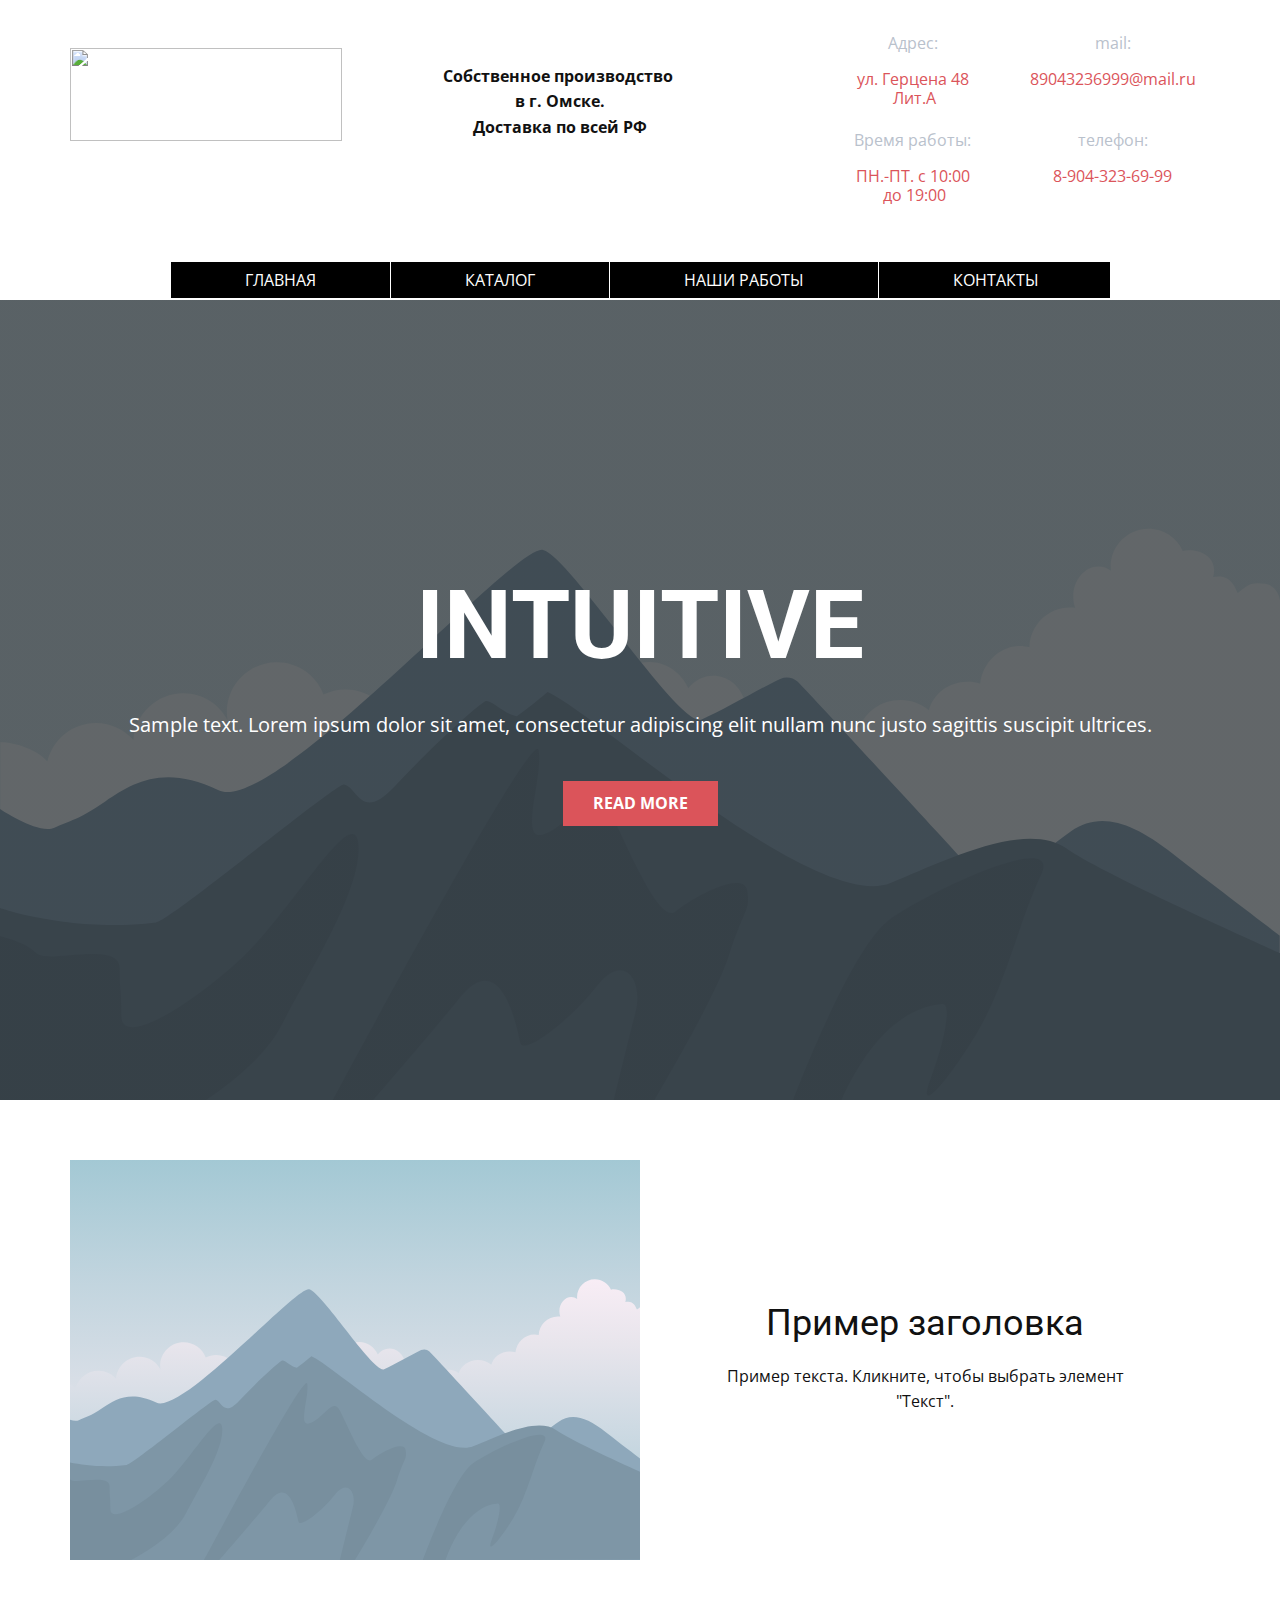
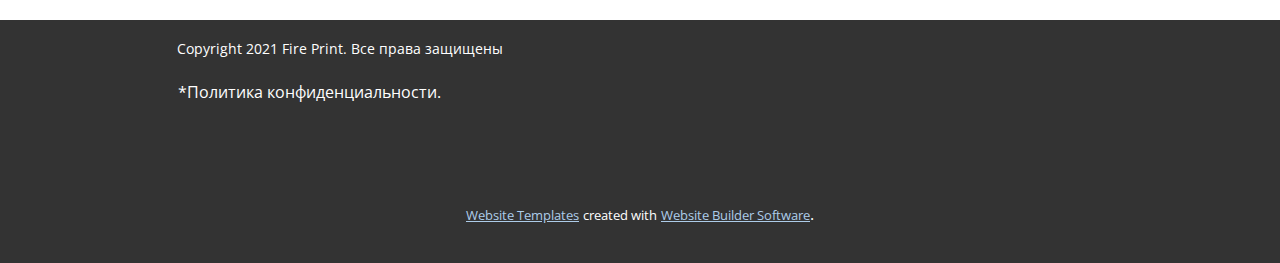
==== index.html @ c39379aa "Add files via upload" ====
<!DOCTYPE html>
<html style="font-size: 16px;" lang="ru"><head>
    <meta name="viewport" content="width=device-width, initial-scale=1.0">
    <meta charset="utf-8">
    <meta name="keywords" content="INTUITIVE">
    <meta name="description" content="">
    <title>Страница 1</title>
    <link rel="stylesheet" href="nicepage.css" media="screen">
<link rel="stylesheet" href="Страница-1.css" media="screen">
    <script class="u-script" type="text/javascript" src="jquery.js" defer=""></script>
    <script class="u-script" type="text/javascript" src="nicepage.js" defer=""></script>
    <meta name="generator" content="Nicepage 5.5.0, nicepage.com">
    <link id="u-theme-google-font" rel="stylesheet" href="https://fonts.googleapis.com/css?family=Roboto:100,100i,300,300i,400,400i,500,500i,700,700i,900,900i|Open+Sans:300,300i,400,400i,500,500i,600,600i,700,700i,800,800i">
    <link id="u-page-google-font" rel="stylesheet" href="https://fonts.googleapis.com/css?family=Open+Sans:300,300i,400,400i,500,500i,600,600i,700,700i,800,800i">
    
    
    
    <script type="application/ld+json">{
		"@context": "http://schema.org",
		"@type": "Organization",
		"name": "WebSite4158667",
		"logo": "https://static.wixstatic.com/media/643767_1e742f0f2d1c42eca59926f09fc71edd~mv2.jpg/v1/crop/x_0,y_3,w_787,h_268/fill/w_247,h_84,al_c,q_80,usm_0.66_1.00_0.01,enc_auto/%D0%BB%D0%BE%D0%B3%D0%BE.jpg"
}</script>
    <meta name="theme-color" content="#478ac9">
    <meta property="og:title" content="Страница 1">
    <meta property="og:type" content="website">
  <meta data-intl-tel-input-cdn-path="intlTelInput/"></head>
  <body data-home-page="Страница-1.html" data-home-page-title="Страница 1" class="u-body u-xl-mode" data-lang="ru"><header class="u-clearfix u-custom-color-1 u-header u-header" id="sec-278f"><div class="u-clearfix u-sheet u-sheet-1">
        <a href="https://nicepage.com" class="u-align-center-sm u-align-center-xs u-image u-logo u-image-1" data-image-width="247" data-image-height="84">
          <img src="https://static.wixstatic.com/media/643767_1e742f0f2d1c42eca59926f09fc71edd~mv2.jpg/v1/crop/x_0,y_3,w_787,h_268/fill/w_247,h_84,al_c,q_80,usm_0.66_1.00_0.01,enc_auto/%D0%BB%D0%BE%D0%B3%D0%BE.jpg" class="u-logo-image u-logo-image-1">
        </a>
        <div class="u-align-center-sm u-align-center-xs u-table u-table-responsive u-table-1">
          <table class="u-table-entity">
            <colgroup>
              <col width="51.3%">
              <col width="48.7%">
            </colgroup>
            <tbody class="u-table-body">
              <tr style="height: 42px;">
                <td class="u-align-center u-table-cell u-text-palette-5-base u-table-cell-1">Адрес:</td>
                <td class="u-align-center u-table-cell u-text-palette-5-base u-table-cell-2">mail:</td>
              </tr>
              <tr style="height: 55px;">
                <td class="u-align-center u-table-cell u-table-valign-top u-text-palette-2-base u-table-cell-3">ул. Герцена 48<br>
                  <br>&nbsp;Лит.А
                </td>
                <td class="u-align-center u-table-cell u-table-valign-top u-text-palette-2-base u-table-cell-4">89043236999@mail.ru</td>
              </tr>
              <tr style="height: 42px;">
                <td class="u-align-center u-table-cell u-text-palette-5-base u-table-cell-5">Время работы:</td>
                <td class="u-align-center u-table-cell u-table-valign-middle u-text-palette-5-base u-table-cell-6">телефон:</td>
              </tr>
              <tr style="height: 42px;">
                <td class="u-align-center u-table-cell u-table-valign-top u-text-palette-2-base u-table-cell-7">ПН.-ПТ. с 10:00<br>
                  <br>&nbsp;до 19:00
                </td>
                <td class="u-align-center u-table-cell u-table-valign-top u-text-palette-2-base u-table-cell-8">8-904-323-69-99</td>
              </tr>
            </tbody>
          </table>
        </div>
        <p class="u-align-center u-text u-text-default-lg u-text-default-xl u-text-1"> Собственное производство&nbsp;<br>в г. Омске.<br>Доставка по всей РФ
        </p>
        <nav class="u-align-center-lg u-align-center-md u-align-center-sm u-align-center-xl u-align-right-xs u-menu u-menu-one-level u-offcanvas u-menu-1" data-responsive-from="MD">
          <div class="menu-collapse u-custom-font u-font-open-sans" style="font-size: 1rem; letter-spacing: 0px; font-weight: 700; text-transform: uppercase;">
            <a class="u-button-style u-custom-active-border-color u-custom-active-color u-custom-border u-custom-border-color u-custom-border-radius u-custom-borders u-custom-color u-custom-hover-border-color u-custom-hover-color u-custom-left-right-menu-spacing u-custom-padding-bottom u-custom-text-active-color u-custom-text-color u-custom-text-hover-color u-custom-top-bottom-menu-spacing u-nav-link u-text-active-palette-1-base u-text-hover-palette-2-base" href="#" style="padding: 4px 6px; font-size: calc(1em + 8px);">
              <svg class="u-svg-link" viewBox="0 0 24 24"><use xmlns:xlink="http://www.w3.org/1999/xlink" xlink:href="#menu-hamburger"></use></svg>
              <svg class="u-svg-content" version="1.1" id="menu-hamburger" viewBox="0 0 16 16" x="0px" y="0px" xmlns:xlink="http://www.w3.org/1999/xlink" xmlns="http://www.w3.org/2000/svg"><g><rect y="1" width="16" height="2"></rect><rect y="7" width="16" height="2"></rect><rect y="13" width="16" height="2"></rect>
</g></svg>
            </a>
          </div>
          <div class="u-custom-menu u-nav-container">
            <ul class="u-custom-font u-font-open-sans u-nav u-spacing-1 u-unstyled u-nav-1"><li class="u-nav-item"><a class="u-active-grey-5 u-black u-border-2 u-border-active-grey-10 u-border-hover-grey-50 u-border-no-left u-border-no-right u-border-no-top u-border-white u-button-style u-hover-grey-10 u-nav-link u-text-active-grey-90 u-text-hover-grey-90 u-text-white" href="https://89043236999.wixsite.com/fireprint" style="padding: 10px 74px;">Главная</a>
</li><li class="u-nav-item"><a class="u-active-grey-5 u-black u-border-2 u-border-active-grey-10 u-border-hover-grey-50 u-border-no-left u-border-no-right u-border-no-top u-border-white u-button-style u-hover-grey-10 u-nav-link u-text-active-grey-90 u-text-hover-grey-90 u-text-white" href="https://89043236999.wixsite.com/fireprint" style="padding: 10px 74px;">Каталог</a>
</li><li class="u-nav-item"><a class="u-active-grey-5 u-black u-border-2 u-border-active-grey-10 u-border-hover-grey-50 u-border-no-left u-border-no-right u-border-no-top u-border-white u-button-style u-hover-grey-10 u-nav-link u-text-active-grey-90 u-text-hover-grey-90 u-text-white" href="https://89043236999.wixsite.com/fireprint" style="padding: 10px 74px;">Наши работы</a>
</li><li class="u-nav-item"><a class="u-active-grey-5 u-black u-border-2 u-border-active-grey-10 u-border-hover-grey-50 u-border-no-left u-border-no-right u-border-no-top u-border-white u-button-style u-hover-grey-10 u-nav-link u-text-active-grey-90 u-text-hover-grey-90 u-text-white" href="https://89043236999.wixsite.com/fireprint" style="padding: 10px 71px 10px 74px;">Контакты</a>
</li></ul>
          </div>
          <div class="u-custom-menu u-nav-container-collapse">
            <div class="u-black u-container-style u-inner-container-layout u-opacity u-opacity-95 u-sidenav">
              <div class="u-inner-container-layout u-sidenav-overflow">
                <div class="u-menu-close"></div>
                <ul class="u-align-center u-nav u-popupmenu-items u-unstyled u-nav-2"><li class="u-nav-item"><a class="u-button-style u-nav-link" href="https://89043236999.wixsite.com/fireprint">Главная</a>
</li><li class="u-nav-item"><a class="u-button-style u-nav-link" href="https://89043236999.wixsite.com/fireprint">Каталог</a>
</li><li class="u-nav-item"><a class="u-button-style u-nav-link" href="https://89043236999.wixsite.com/fireprint">Наши работы</a>
</li><li class="u-nav-item"><a class="u-button-style u-nav-link" href="https://89043236999.wixsite.com/fireprint">Контакты</a>
</li></ul>
              </div>
            </div>
            <div class="u-black u-menu-overlay u-opacity u-opacity-70"></div>
          </div>
        </nav>
      </div></header>
    <section class="u-align-center u-clearfix u-image u-shading u-section-1" src="" data-image-width="256" data-image-height="256" id="sec-64b7">
      <div class="u-clearfix u-sheet u-valign-middle u-sheet-1">
        <h1 class="u-text u-text-default u-title u-text-1">INTUITIVE</h1>
        <p class="u-large-text u-text u-text-default u-text-variant u-text-2">Sample text. Lorem ipsum dolor sit amet, consectetur adipiscing elit nullam nunc justo sagittis suscipit ultrices.</p>
        <a href="#" class="u-btn u-button-style u-palette-2-base u-btn-1">Read More</a>
      </div>
    </section>
    <section class="u-clearfix u-section-2" id="sec-6aeb">
      <div class="u-clearfix u-sheet u-sheet-1">
        <div class="u-clearfix u-expanded-width u-layout-wrap u-layout-wrap-1">
          <div class="u-layout">
            <div class="u-layout-row">
              <div class="u-container-align-center u-container-style u-image u-layout-cell u-size-30 u-image-1" data-image-width="400" data-image-height="265">
                <div class="u-container-layout u-valign-top u-container-layout-1"></div>
              </div>
              <div class="u-container-align-center u-container-style u-layout-cell u-size-30 u-layout-cell-2">
                <div class="u-container-layout u-valign-middle u-container-layout-2">
                  <h2 class="u-align-center u-text u-text-default u-text-1">Пример заголовка</h2>
                  <p class="u-align-center u-text u-text-default u-text-2">Пример текста. Кликните, чтобы выбрать элемент "Текст".</p>
                </div>
              </div>
            </div>
          </div>
        </div>
      </div>
    </section>
    
    
    <footer class="u-align-center u-clearfix u-footer u-grey-80 u-footer" id="sec-2a69"><div class="u-clearfix u-sheet u-sheet-1">
        <p class="u-small-text u-text u-text-variant u-text-1"> Copyright 2021 Fire Print. Все права защищены</p>
        <p class="u-text u-text-2">
          <a class="u-active-none u-border-none u-btn u-button-link u-button-style u-hover-none u-none u-text-white u-btn-1" href="https://89043236999.wixsite.com/fireprint/politika-konfidencialnosti"> *Политика конфиденциальности.</a>
        </p>
      </div></footer>
    <section class="u-backlink u-clearfix u-grey-80">
      <a class="u-link" href="https://nicepage.com/website-templates" target="_blank">
        <span>Website Templates</span>
      </a>
      <p class="u-text">
        <span>created with</span>
      </p>
      <a class="u-link" href="" target="_blank">
        <span>Website Builder Software</span>
      </a>. 
    </section>
  
</body></html>
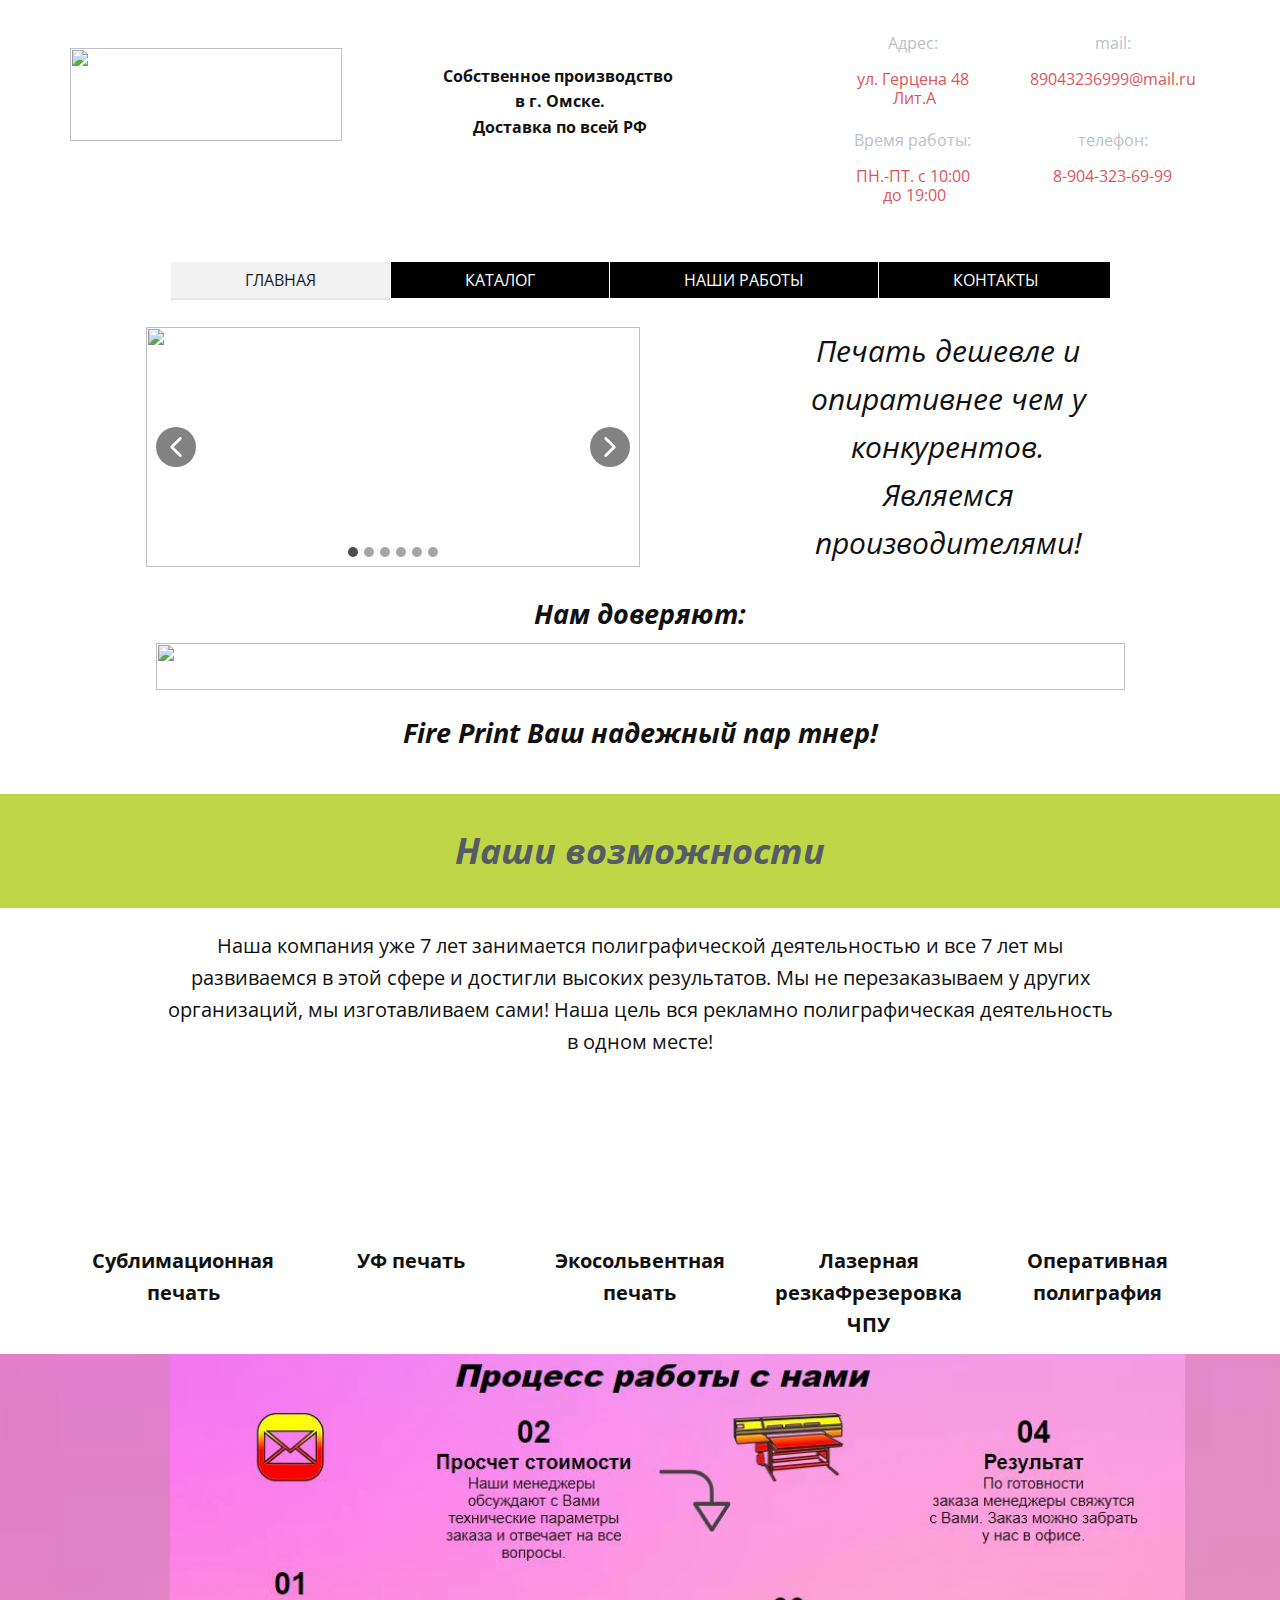
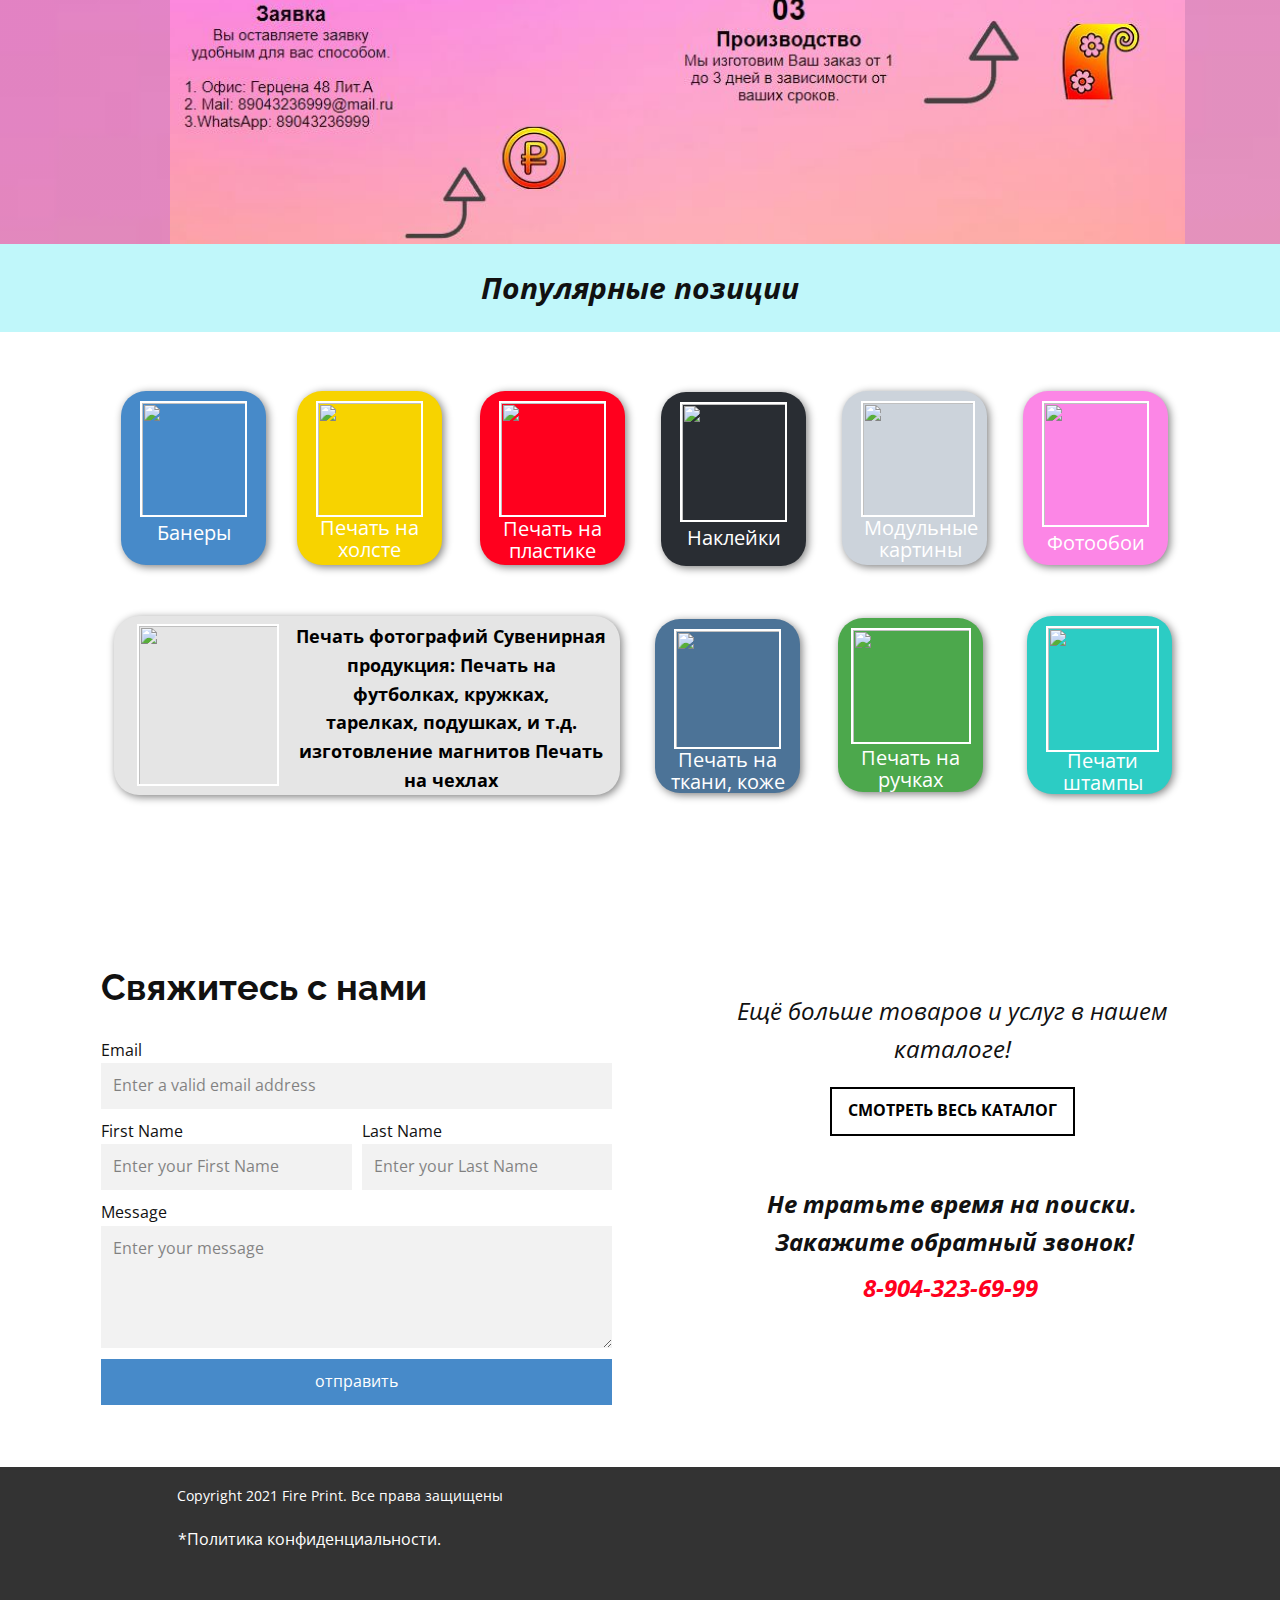
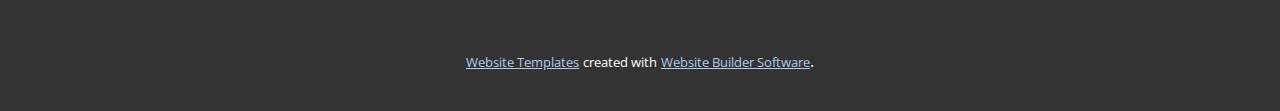
==== commit bc202902: "Update index.html" ====
--- a/index.html
+++ b/index.html
@@ -2,16 +2,24 @@
 <html style="font-size: 16px;" lang="ru"><head>
     <meta name="viewport" content="width=device-width, initial-scale=1.0">
     <meta charset="utf-8">
-    <meta name="keywords" content="INTUITIVE">
+    <meta name="keywords" content="Свяжитесь с нами">
     <meta name="description" content="">
-    <title>Страница 1</title>
+    <title>Главная</title>
     <link rel="stylesheet" href="nicepage.css" media="screen">
-<link rel="stylesheet" href="Страница-1.css" media="screen">
+<link rel="stylesheet" href="Главная.css" media="screen">
     <script class="u-script" type="text/javascript" src="jquery.js" defer=""></script>
     <script class="u-script" type="text/javascript" src="nicepage.js" defer=""></script>
     <meta name="generator" content="Nicepage 5.5.0, nicepage.com">
+    <meta name="referrer" content="origin">
     <link id="u-theme-google-font" rel="stylesheet" href="https://fonts.googleapis.com/css?family=Roboto:100,100i,300,300i,400,400i,500,500i,700,700i,900,900i|Open+Sans:300,300i,400,400i,500,500i,600,600i,700,700i,800,800i">
-    <link id="u-page-google-font" rel="stylesheet" href="https://fonts.googleapis.com/css?family=Open+Sans:300,300i,400,400i,500,500i,600,600i,700,700i,800,800i">
+    <link id="u-page-google-font" rel="stylesheet" href="https://fonts.googleapis.com/css?family=Raleway:100,100i,200,200i,300,300i,400,400i,500,500i,600,600i,700,700i,800,800i,900,900i|Open+Sans:300,300i,400,400i,500,500i,600,600i,700,700i,800,800i">
+    
+    
+    
+    
+    
+    
+    
     
     
     
@@ -22,10 +30,10 @@
 		"logo": "https://static.wixstatic.com/media/643767_1e742f0f2d1c42eca59926f09fc71edd~mv2.jpg/v1/crop/x_0,y_3,w_787,h_268/fill/w_247,h_84,al_c,q_80,usm_0.66_1.00_0.01,enc_auto/%D0%BB%D0%BE%D0%B3%D0%BE.jpg"
 }</script>
     <meta name="theme-color" content="#478ac9">
-    <meta property="og:title" content="Страница 1">
+    <meta property="og:title" content="Главная">
     <meta property="og:type" content="website">
   <meta data-intl-tel-input-cdn-path="intlTelInput/"></head>
-  <body data-home-page="Страница-1.html" data-home-page-title="Страница 1" class="u-body u-xl-mode" data-lang="ru"><header class="u-clearfix u-custom-color-1 u-header u-header" id="sec-278f"><div class="u-clearfix u-sheet u-sheet-1">
+  <body class="u-body u-xl-mode" data-lang="ru"><header class="u-clearfix u-custom-color-1 u-header u-header" id="sec-278f"><div class="u-clearfix u-sheet u-sheet-1">
         <a href="https://nicepage.com" class="u-align-center-sm u-align-center-xs u-image u-logo u-image-1" data-image-width="247" data-image-height="84">
           <img src="https://static.wixstatic.com/media/643767_1e742f0f2d1c42eca59926f09fc71edd~mv2.jpg/v1/crop/x_0,y_3,w_787,h_268/fill/w_247,h_84,al_c,q_80,usm_0.66_1.00_0.01,enc_auto/%D0%BB%D0%BE%D0%B3%D0%BE.jpg" class="u-logo-image u-logo-image-1">
         </a>
@@ -91,30 +99,414 @@
           </div>
         </nav>
       </div></header>
-    <section class="u-align-center u-clearfix u-image u-shading u-section-1" src="" data-image-width="256" data-image-height="256" id="sec-64b7">
+    <section class="u-align-center u-clearfix u-image u-section-1" id="sec-5a07" data-image-width="980" data-image-height="451">
+      <div class="u-clearfix u-sheet u-valign-middle-md u-valign-middle-sm u-sheet-1">
+        <p class="u-text u-text-1"> Печать дешевле и опиративнее чем у конкурентов.<br> Являемся производителями!
+        </p>
+        <div class="u-carousel u-expanded-width-sm u-expanded-width-xs u-gallery u-layout-carousel u-lightbox u-no-transition u-show-text-none u-gallery-1" data-interval="5000" data-u-ride="carousel" id="carousel-9387">
+          <ol class="u-absolute-hcenter u-carousel-indicators u-carousel-indicators-1">
+            <li data-u-target="#carousel-9387" data-u-slide-to="0" class="u-active u-grey-70 u-shape-circle" style="width: 10px; height: 10px;"></li>
+            <li data-u-target="#carousel-9387" data-u-slide-to="1" class="u-grey-70 u-shape-circle" style="width: 10px; height: 10px;"></li>
+            <li data-u-target="#carousel-9387" data-u-slide-to="2" class="u-grey-70 u-shape-circle" style="width: 10px; height: 10px;"></li>
+            <li data-u-target="#carousel-9387" data-u-slide-to="3" class="u-grey-70 u-shape-circle" style="width: 10px; height: 10px;"></li>
+            <li data-u-target="#carousel-9387" data-u-slide-to="4" class="u-grey-70 u-shape-circle" style="width: 10px; height: 10px;"></li>
+            <li data-u-target="#carousel-9387" data-u-slide-to="5" class="u-grey-70 u-shape-circle" style="width: 10px; height: 10px;"></li>
+          </ol>
+          <div class="u-carousel-inner u-gallery-inner" role="listbox">
+            <div class="u-active u-carousel-item u-gallery-item u-carousel-item-1">
+              <div class="u-back-slide" data-image-width="565" data-image-height="212">
+                <img class="u-back-image u-expanded" src="https://static.wixstatic.com/media/643767_a30ffb942dff4eabbb2c14371e3cd476~mv2.jpg/v1/fill/w_565,h_212,al_c,q_80,usm_0.66_1.00_0.01,enc_auto/643767_a30ffb942dff4eabbb2c14371e3cd476~mv2.jpg">
+              </div>
+              <div class="u-over-slide u-over-slide-1">
+                <h3 class="u-gallery-heading"></h3>
+                <p class="u-gallery-text"></p>
+              </div>
+            </div>
+            <div class="u-carousel-item u-gallery-item u-carousel-item-2">
+              <div class="u-back-slide" data-image-width="565" data-image-height="212">
+                <img class="u-back-image u-expanded" src="https://static.wixstatic.com/media/643767_6087dd05944f46a19cd36fa5667e7494~mv2.jpg/v1/fill/w_565,h_212,al_c,q_80,usm_0.66_1.00_0.01,enc_auto/643767_6087dd05944f46a19cd36fa5667e7494~mv2.jpg">
+              </div>
+              <div class="u-over-slide u-over-slide-2">
+                <h3 class="u-gallery-heading"></h3>
+                <p class="u-gallery-text"></p>
+              </div>
+            </div>
+            <div class="u-carousel-item u-gallery-item u-carousel-item-3" data-image-width="565" data-image-height="212">
+              <div class="u-back-slide">
+                <img class="u-back-image u-expanded" src="https://static.wixstatic.com/media/643767_3e55c4eced064e37b1678869e5eb8a0e~mv2.jpg/v1/fill/w_565,h_212,al_c,q_80,usm_0.66_1.00_0.01,enc_auto/643767_3e55c4eced064e37b1678869e5eb8a0e~mv2.jpg">
+              </div>
+              <div class="u-over-slide u-over-slide-3">
+                <h3 class="u-gallery-heading"></h3>
+                <p class="u-gallery-text"></p>
+              </div>
+              <style data-mode="XL" data-visited="true"></style>
+              <style data-mode="LG" data-visited="true"></style>
+              <style data-mode="MD" data-visited="true"></style>
+              <style data-mode="SM" data-visited="true"></style>
+              <style data-mode="XS" data-visited="true"></style>
+            </div>
+            <div class="u-carousel-item u-gallery-item u-carousel-item-4" data-image-width="565" data-image-height="212">
+              <div class="u-back-slide">
+                <img class="u-back-image u-expanded" src="https://static.wixstatic.com/media/643767_39a16f21165f450fa954144066680d4f~mv2.jpg/v1/fill/w_565,h_212,al_c,q_80,usm_0.66_1.00_0.01,enc_auto/643767_39a16f21165f450fa954144066680d4f~mv2.jpg">
+              </div>
+              <div class="u-over-slide u-over-slide-4">
+                <h3 class="u-gallery-heading"></h3>
+                <p class="u-gallery-text"></p>
+              </div>
+              <style data-mode="XL"></style>
+              <style data-mode="LG" data-visited="true"></style>
+              <style data-mode="MD" data-visited="true"></style>
+              <style data-mode="SM" data-visited="true"></style>
+              <style data-mode="XS" data-visited="true"></style>
+            </div>
+            <div class="u-carousel-item u-gallery-item u-carousel-item-5" data-image-width="565" data-image-height="212">
+              <div class="u-back-slide" data-image-width="565" data-image-height="212">
+                <img class="u-back-image u-expanded" src="https://static.wixstatic.com/media/643767_9b6adc1cb13d49a5a78b8979f61ea0d9~mv2.jpg/v1/fill/w_565,h_212,al_c,q_80,usm_0.66_1.00_0.01,enc_auto/643767_9b6adc1cb13d49a5a78b8979f61ea0d9~mv2.jpg">
+              </div>
+              <div class="u-over-slide u-over-slide-5">
+                <h3 class="u-gallery-heading"></h3>
+                <p class="u-gallery-text"></p>
+              </div>
+              <style data-mode="XL"></style>
+              <style data-mode="LG" data-visited="true"></style>
+              <style data-mode="MD" data-visited="true"></style>
+              <style data-mode="SM" data-visited="true"></style>
+              <style data-mode="XS" data-visited="true"></style>
+            </div>
+            <div class="u-carousel-item u-gallery-item u-carousel-item-6" data-image-width="565" data-image-height="212">
+              <div class="u-back-slide">
+                <img class="u-back-image u-expanded" src="https://static.wixstatic.com/media/643767_a2ef524571ff481fa955cc114ae91706~mv2.jpg/v1/fill/w_565,h_212,al_c,q_80,usm_0.66_1.00_0.01,enc_auto/643767_a2ef524571ff481fa955cc114ae91706~mv2.jpg">
+              </div>
+              <div class="u-over-slide u-over-slide-6">
+                <h3 class="u-gallery-heading"></h3>
+                <p class="u-gallery-text"></p>
+              </div>
+              <style data-mode="XL"></style>
+              <style data-mode="LG" data-visited="true"></style>
+              <style data-mode="MD" data-visited="true"></style>
+              <style data-mode="SM" data-visited="true"></style>
+              <style data-mode="XS" data-visited="true"></style>
+            </div>
+          </div>
+          <a class="u-absolute-vcenter u-carousel-control u-carousel-control-prev u-grey-70 u-icon-circle u-opacity u-opacity-70 u-spacing-10 u-text-white u-carousel-control-1" href="#carousel-9387" role="button" data-u-slide="prev">
+            <span aria-hidden="true">
+              <svg viewBox="0 0 451.847 451.847"><path d="M97.141,225.92c0-8.095,3.091-16.192,9.259-22.366L300.689,9.27c12.359-12.359,32.397-12.359,44.751,0
+c12.354,12.354,12.354,32.388,0,44.748L173.525,225.92l171.903,171.909c12.354,12.354,12.354,32.391,0,44.744
+c-12.354,12.365-32.386,12.365-44.745,0l-194.29-194.281C100.226,242.115,97.141,234.018,97.141,225.92z"></path></svg>
+            </span>
+            <span class="sr-only">
+              <svg viewBox="0 0 451.847 451.847"><path d="M97.141,225.92c0-8.095,3.091-16.192,9.259-22.366L300.689,9.27c12.359-12.359,32.397-12.359,44.751,0
+c12.354,12.354,12.354,32.388,0,44.748L173.525,225.92l171.903,171.909c12.354,12.354,12.354,32.391,0,44.744
+c-12.354,12.365-32.386,12.365-44.745,0l-194.29-194.281C100.226,242.115,97.141,234.018,97.141,225.92z"></path></svg>
+            </span>
+          </a>
+          <a class="u-absolute-vcenter u-carousel-control u-carousel-control-next u-grey-70 u-icon-circle u-opacity u-opacity-70 u-spacing-10 u-text-white u-carousel-control-2" href="#carousel-9387" role="button" data-u-slide="next">
+            <span aria-hidden="true">
+              <svg viewBox="0 0 451.846 451.847"><path d="M345.441,248.292L151.154,442.573c-12.359,12.365-32.397,12.365-44.75,0c-12.354-12.354-12.354-32.391,0-44.744
+L278.318,225.92L106.409,54.017c-12.354-12.359-12.354-32.394,0-44.748c12.354-12.359,32.391-12.359,44.75,0l194.287,194.284
+c6.177,6.18,9.262,14.271,9.262,22.366C354.708,234.018,351.617,242.115,345.441,248.292z"></path></svg>
+            </span>
+            <span class="sr-only">
+              <svg viewBox="0 0 451.846 451.847"><path d="M345.441,248.292L151.154,442.573c-12.359,12.365-32.397,12.365-44.75,0c-12.354-12.354-12.354-32.391,0-44.744
+L278.318,225.92L106.409,54.017c-12.354-12.359-12.354-32.394,0-44.748c12.354-12.359,32.391-12.359,44.75,0l194.287,194.284
+c6.177,6.18,9.262,14.271,9.262,22.366C354.708,234.018,351.617,242.115,345.441,248.292z"></path></svg>
+            </span>
+          </a>
+        </div>
+        <p class="u-align-center u-text u-text-2">Нам доверяю​т: </p>
+        <img class="u-align-center u-expanded-width-lg u-expanded-width-md u-expanded-width-sm u-image u-image-contain u-image-default u-image-1" src="https://static.wixstatic.com/media/643767_bf2ed4f91ab14af8ba647aa32fa901d4~mv2.jpg/v1/fill/w_916,h_43,al_c,q_80,usm_0.66_1.00_0.01,enc_auto/%D0%B2%D1%81%D0%B5%20%D0%BB%D0%BE%D0%B3%D0%BE.jpg" alt="" data-image-width="916" data-image-height="43">
+        <p class="u-align-center u-text u-text-3"> Fire Print Ваш надежный пар<span style="font-weight: 700;">
+            <span style="font-style: italic;"></span>
+          </span>тнер!
+        </p>
+      </div>
+    </section>
+    <section class="u-clearfix u-custom-color-2 u-section-2" id="sec-e84f">
+      <div class="u-clearfix u-sheet u-sheet-1">
+        <p class="u-align-center u-text u-text-default-lg u-text-default-md u-text-default-xl u-text-palette-5-dark-2 u-text-1">Наши возмож​ности</p>
+      </div>
+    </section>
+    <section class="u-clearfix u-hidden-sm u-hidden-xs u-section-3" id="sec-566f">
+      <div class="u-clearfix u-sheet u-sheet-1">
+        <p class="u-align-center u-text u-text-1"> Наша компания уже 7 лет&nbsp;занимается&nbsp;полиграфической деятельностью и все 7 лет мы развиваемся в этой сфере и достигли высоких результатов. Мы не перезаказываем у других организаций, мы изготавливаем сами​! Наша цель вся рекламно полиграфическая деятельность в одном месте!</p>
+        <div class="u-clearfix u-expanded-width u-gutter-4 u-layout-wrap u-layout-wrap-1">
+          <div class="u-gutter-0 u-layout">
+            <div class="u-layout-col">
+              <div class="u-size-30 u-size-60-md">
+                <div class="u-layout-row">
+                  <div class="u-container-align-center u-container-style u-image u-image-contain u-layout-cell u-size-12 u-image-1" data-image-width="186" data-image-height="189">
+                    <div class="u-container-layout u-container-layout-1"></div>
+                  </div>
+                  <div class="u-container-align-center u-container-style u-image u-image-contain u-layout-cell u-size-12 u-image-2" data-image-width="186" data-image-height="189">
+                    <div class="u-container-layout u-container-layout-2"></div>
+                  </div>
+                  <div class="u-container-align-center u-container-style u-image u-image-contain u-layout-cell u-size-12 u-image-3" data-image-width="187" data-image-height="189">
+                    <div class="u-container-layout u-container-layout-3"></div>
+                  </div>
+                  <div class="u-container-align-center u-container-style u-image u-image-contain u-layout-cell u-size-12 u-image-4" data-image-width="188" data-image-height="189">
+                    <div class="u-container-layout u-container-layout-4"></div>
+                  </div>
+                  <div class="u-container-align-center u-container-style u-image u-image-contain u-layout-cell u-size-12 u-image-5" data-image-width="188" data-image-height="189">
+                    <div class="u-container-layout u-container-layout-5"></div>
+                  </div>
+                </div>
+              </div>
+              <div class="u-size-30 u-size-60-md">
+                <div class="u-layout-row">
+                  <div class="u-align-center u-container-style u-layout-cell u-size-12 u-layout-cell-6">
+                    <div class="u-container-layout u-container-layout-6">
+                      <p class="u-text u-text-default-lg u-text-default-xl u-text-2"> Сублимационная п​ечать<span style="font-weight: 700;"></span>
+                      </p>
+                    </div>
+                  </div>
+                  <div class="u-align-center u-container-style u-layout-cell u-size-12 u-layout-cell-7">
+                    <div class="u-container-layout u-valign-top-md u-valign-top-sm u-valign-top-xs u-container-layout-7">
+                      <p class="u-text u-text-default-lg u-text-default-xl u-text-3"> УФ печать</p>
+                    </div>
+                  </div>
+                  <div class="u-align-center u-container-style u-layout-cell u-size-12 u-layout-cell-8">
+                    <div class="u-container-layout u-valign-top-md u-valign-top-sm u-valign-top-xs u-container-layout-8">
+                      <p class="u-text u-text-default-lg u-text-default-md u-text-default-xl u-text-4"> Экосольвентная печать</p>
+                    </div>
+                  </div>
+                  <div class="u-align-center u-container-style u-layout-cell u-size-12 u-layout-cell-9">
+                    <div class="u-container-layout u-container-layout-9">
+                      <p class="u-text u-text-default u-text-5"> Лазерная резкаФрезеровка ЧПУ</p>
+                    </div>
+                  </div>
+                  <div class="u-align-center u-container-style u-layout-cell u-size-12 u-layout-cell-10">
+                    <div class="u-container-layout u-valign-top-md u-valign-top-sm u-valign-top-xs u-container-layout-10">
+                      <p class="u-text u-text-default u-text-6"> Оперативная полиграфия</p>
+                    </div>
+                  </div>
+                </div>
+              </div>
+            </div>
+          </div>
+        </div>
+      </div>
+    </section>
+    <section class="u-clearfix u-grey-10 u-hidden-lg u-hidden-md u-hidden-xl u-section-4" id="sec-6e74">
+      <div class="u-clearfix u-sheet u-valign-bottom-sm u-valign-bottom-xs u-sheet-1">
+        <div class="u-clearfix u-expanded-width u-gutter-0 u-layout-wrap u-layout-wrap-1">
+          <div class="u-layout">
+            <div class="u-layout-col">
+              <div class="u-size-30">
+                <div class="u-layout-row">
+                  <div class="u-container-style u-image u-layout-cell u-left-cell u-size-15 u-size-30-md u-image-1" src="" data-image-width="186" data-image-height="189">
+                    <div class="u-container-layout u-valign-middle u-container-layout-1"></div>
+                  </div>
+                  <div class="u-align-left u-container-style u-layout-cell u-size-15 u-size-30-md u-white u-layout-cell-2">
+                    <div class="u-container-layout u-valign-bottom-sm u-valign-bottom-xs u-valign-middle-lg u-valign-middle-md u-valign-middle-xl u-container-layout-2">
+                      <h3 class="u-text u-text-1"> Сублимационная печать</h3>
+                      <p class="u-text u-text-2"> Сублимационная печать - это идеальное решение для тех, кто хочет получить качественные, яркие и прочные отпечатки на различных материалах, будь то одежда, сувениры, рекламные изделия или интерьерные элементы.</p>
+                    </div>
+                  </div>
+                  <div class="u-container-style u-image u-layout-cell u-size-15 u-size-30-md u-image-2" src="" data-image-width="186" data-image-height="189">
+                    <div class="u-container-layout u-valign-middle u-container-layout-3"></div>
+                  </div>
+                  <div class="u-align-left u-container-style u-layout-cell u-right-cell u-size-15 u-size-30-md u-white u-layout-cell-4">
+                    <div class="u-container-layout u-valign-middle u-container-layout-4">
+                      <h3 class="u-text u-text-3">УФ печать</h3>
+                      <p class="u-text u-text-4"> УФ печать - это надежное и современное решение для нанесения 
+качественной и яркой печати на различные материалы, такие как пластик, 
+стекло, металл и другие, что делает ее идеальным выбором для 
+производства рекламных и сувенирных изделий.</p>
+                    </div>
+                  </div>
+                </div>
+              </div>
+              <div class="u-size-30">
+                <div class="u-layout-row">
+                  <div class="u-align-left u-container-style u-layout-cell u-left-cell u-size-15 u-size-30-md u-white u-layout-cell-5">
+                    <div class="u-container-layout u-valign-middle u-container-layout-5">
+                      <h3 class="u-text u-text-5"> Экосольвентная печать</h3>
+                      <p class="u-text u-text-6"> Экосольвентная печать - это экологически чистый и высококачественный способ нанесения ярких и стойких изображений на различные материалы, который позволяет сохранять яркость цветов долгое время и не наносить вреда окружающей среде.</p>
+                    </div>
+                  </div>
+                  <div class="u-container-style u-image u-layout-cell u-size-15 u-size-30-md u-image-3" src="" data-image-width="187" data-image-height="189">
+                    <div class="u-container-layout u-valign-middle u-container-layout-6"></div>
+                  </div>
+                  <div class="u-align-left u-container-style u-layout-cell u-size-15 u-size-30-md u-white u-layout-cell-7">
+                    <div class="u-container-layout u-valign-bottom-xs u-valign-top-sm u-container-layout-7">
+                      <h3 class="u-text u-text-7"> Лазерная резка и фрезеровка ЧПУ</h3>
+                      <p class="u-text u-text-8"> Лазерная резка и фрезеровка ЧПУ - это передовые технологии обработки 
+материалов, которые обеспечивают высокую точность, скорость и качество 
+обработки, что делает их идеальным выбором для изготовления промышленных
+ деталей, рекламных конструкций, украшений и многого другого.</p>
+                    </div>
+                  </div>
+                  <div class="u-container-style u-image u-layout-cell u-right-cell u-size-15 u-size-30-md u-image-4" src="" data-image-width="188" data-image-height="189">
+                    <div class="u-container-layout u-valign-middle u-container-layout-8"></div>
+                  </div>
+                </div>
+              </div>
+            </div>
+          </div>
+        </div>
+      </div>
+    </section>
+    <section class="skrollable u-clearfix u-hidden-sm u-hidden-xs u-image u-shading u-section-5" id="sec-fb27" data-image-width="995" data-image-height="487">
+      <div class="u-clearfix u-sheet u-valign-middle-lg u-valign-middle-md u-valign-top-sm u-valign-top-xs u-sheet-1">
+        <img class="u-expanded-height-xl u-expanded-width-md u-expanded-width-sm u-hidden-sm u-hidden-xs u-image u-image-1" src="images/06726e1f-d951-6f49-68d4-59e4d69abc08.JPG" data-image-width="995" data-image-height="487">
+      </div>
+    </section>
+    <section class="u-clearfix u-custom-color-3 u-hidden-lg u-hidden-md u-hidden-xl u-section-6" id="sec-091e">
+      <div class="u-clearfix u-sheet u-valign-middle-xs u-sheet-1">
+        <p class="u-align-center-sm u-align-center-xs u-text u-text-body-color u-text-1"> Процесс работы с н​ами<span style="font-weight: 700;"></span>
+        </p>
+        <img class="u-image u-image-default u-image-1" src="images/6dfa9d63-8de1-2eb5-9570-c67913241a21.JPG" alt="" data-image-width="212" data-image-height="480">
+        <img class="u-image u-image-default u-preserve-proportions u-image-2" src="images/d4ee817c-6a60-6950-20db-8379c5010407.JPG" alt="" data-image-width="242" data-image-height="171">
+        <img class="u-image u-image-default u-preserve-proportions u-image-3" src="images/7cfc041c-d9da-3785-d32e-ccc3bec56e4b.JPG" alt="" data-image-width="241" data-image-height="164">
+        <img class="u-image u-image-default u-preserve-proportions u-image-4" src="images/db4f94f3-c93c-f065-f2f3-9b71d7eda175.JPG" alt="" data-image-width="253" data-image-height="163">
+        <div class="fr-view u-align-center-sm u-align-center-xs u-clearfix u-rich-text u-text u-text-2">
+          <p id="isPasted">
+            <span style="font-style: italic; font-size: 1.125rem; font-weight: 700;">
+              <span class="u-text-black">Закажи уже сейчас!</span>
+            </span>
+            <span class="u-text-black"></span>
+            <span style="font-size: 0.875rem;">
+              <span class="u-text-black">и приди за готовым товаром. Без визита в офис и очередей.</span>
+            </span>
+          </p>
+        </div>
+      </div>
+    </section>
+    <section class="u-clearfix u-container-align-center u-custom-color-4 u-section-7" id="sec-700c">
       <div class="u-clearfix u-sheet u-valign-middle u-sheet-1">
-        <h1 class="u-text u-text-default u-title u-text-1">INTUITIVE</h1>
-        <p class="u-large-text u-text u-text-default u-text-variant u-text-2">Sample text. Lorem ipsum dolor sit amet, consectetur adipiscing elit nullam nunc justo sagittis suscipit ultrices.</p>
-        <a href="#" class="u-btn u-button-style u-palette-2-base u-btn-1">Read More</a>
-      </div>
-    </section>
-    <section class="u-clearfix u-section-2" id="sec-6aeb">
+        <p class="u-align-center u-text u-text-default u-text-1"> Популярные позиции </p>
+      </div>
+    </section>
+    <section class="u-align-center u-clearfix u-section-8" id="sec-473f">
       <div class="u-clearfix u-sheet u-sheet-1">
-        <div class="u-clearfix u-expanded-width u-layout-wrap u-layout-wrap-1">
+        <div class="u-align-left-lg u-align-left-md u-align-left-sm u-align-left-xl u-container-style u-group u-hover-feature u-palette-1-base u-radius-25 u-shape-round u-group-1" data-href="https://89043236999.wixsite.com/fireprint/banner">
+          <div class="u-container-layout u-valign-middle-xs u-container-layout-1">
+            <img class="u-align-center u-border-2 u-border-white u-hover-feature u-image u-image-default u-preserve-proportions u-image-1" src="https://static.wixstatic.com/media/643767_a85c3d4c62ab43fdb7deb6f6b93e4cf4~mv2.jpg/v1/crop/x_30,y_0,w_188,h_213/fill/w_94,h_102,al_c,q_80,usm_0.66_1.00_0.01,enc_auto/%D0%B1%D0%B0%D0%BD%D0%BD%D0%B5%D1%80%D1%8B.jpg" alt="" data-image-width="94" data-image-height="102">
+            <p class="u-text u-text-default u-text-1">Банеры</p>
+          </div>
+        </div>
+        <div class="u-container-style u-custom-color-6 u-group u-hover-feature u-radius-25 u-shape-round u-group-2" data-href="https://89043236999.wixsite.com/fireprint/pechat-na-holste">
+          <div class="u-container-layout u-container-layout-2">
+            <img class="u-align-center u-border-2 u-border-white u-hover-feature u-image u-image-default u-preserve-proportions u-image-2" src="https://static.wixstatic.com/media/643767_46a96976c5d94040a83c677ac4fb186c~mv2.jpg/v1/crop/x_30,y_0,w_188,h_213/fill/w_94,h_102,al_c,q_80,usm_0.66_1.00_0.01,enc_auto/%D0%BF%D0%B5%D1%87%D0%B0%D1%82%D1%8C%20%D0%BD%D0%B0%20%D1%85%D0%BE%D0%BB%D1%81%D1%82%D0%B5.jpg" alt="" data-image-width="94" data-image-height="102">
+            <p class="u-align-center u-text u-text-white u-text-2">Печать на холсте</p>
+          </div>
+        </div>
+        <div class="u-container-style u-custom-color-5 u-group u-hover-feature u-radius-25 u-shape-round u-group-3" data-href="https://89043236999.wixsite.com/fireprint/pechat-na-plastike">
+          <div class="u-container-layout u-container-layout-3">
+            <img class="u-align-center u-border-2 u-border-white u-hover-feature u-image u-image-default u-preserve-proportions u-image-3" src="https://static.wixstatic.com/media/643767_c4497f2e749a4227a7d2afd96a31ddc7~mv2.jpg/v1/crop/x_30,y_0,w_188,h_213/fill/w_94,h_102,al_c,q_80,usm_0.66_1.00_0.01,enc_auto/%D0%BF%D0%B5%D1%87%D0%B0%D1%82%D1%8C%20%D0%BD%D0%B0%20%D0%BF%D0%BB%D0%B0%D1%81%D1%82%D0%B8%D0%BA%D0%B5.jpg" alt="" data-image-width="94" data-image-height="102">
+            <p class="u-align-center u-text u-text-white u-text-3">Печать на пластике</p>
+          </div>
+        </div>
+        <div class="u-align-left-xl u-container-style u-group u-hover-feature u-palette-5-dark-3 u-radius-25 u-shape-round u-group-4" data-href="https://89043236999.wixsite.com/fireprint/naklejki-bannery">
+          <div class="u-container-layout u-container-layout-4">
+            <img class="u-align-center u-border-2 u-border-white u-hover-feature u-image u-image-default u-preserve-proportions u-image-4" src="https://static.wixstatic.com/media/643767_5a5ce9f79cde45bfa83f34c7b4e68c98~mv2.jpg/v1/crop/x_30,y_0,w_188,h_213/fill/w_91,h_102,al_c,q_80,usm_0.66_1.00_0.01,enc_auto/%D0%BD%D0%B0%D0%BA%D0%BB%D0%B5%D0%B9%D0%BA%D0%B8%20(1).jpg" alt="" data-image-width="91" data-image-height="102">
+            <p class="u-text u-text-default u-text-4">Наклейки</p>
+          </div>
+        </div>
+        <div class="u-align-left-xl u-container-style u-group u-hover-feature u-palette-5-light-1 u-radius-25 u-shape-round u-group-5" data-href="https://89043236999.wixsite.com/fireprint/modulnye-kartiny">
+          <div class="u-container-layout u-container-layout-5">
+            <img class="u-align-center u-border-2 u-border-white u-hover-feature u-image u-image-default u-preserve-proportions u-image-5" src="https://static.wixstatic.com/media/643767_2cb9b530d3444473ace09c7822c069cc~mv2.jpg/v1/fill/w_103,h_105,al_c,q_80,usm_0.66_1.00_0.01,enc_auto/%D0%BC%D0%BE%D0%B4%D1%83%D0%BB%D1%8C%D0%BD%D1%8B%D0%B5%20%D0%BA%D0%B0%D1%80%D1%82%D0%B8%D0%BD%D1%8B.jpg" alt="" data-image-width="103" data-image-height="105">
+            <p class="u-align-center u-text u-text-white u-text-5">Модульные картины</p>
+          </div>
+        </div>
+        <div class="u-align-left-xl u-container-style u-custom-color-3 u-group u-hidden-xs u-hover-feature u-radius-25 u-shape-round u-group-6" data-href="https://89043236999.wixsite.com/fireprint/fotooboi">
+          <div class="u-container-layout u-container-layout-6">
+            <img class="u-align-center u-border-2 u-border-white u-hover-feature u-image u-image-default u-preserve-proportions u-image-6" src="https://static.wixstatic.com/media/643767_35c1fe1c5bff4c8fbe398bbbaad987c5~mv2.jpg/v1/fill/w_94,h_111,al_c,q_80,usm_0.66_1.00_0.01,enc_auto/%D1%84%D0%BE%D1%82%D0%BE%D0%BE%D0%B1%D0%BE%D0%B8%20(2).jpg" alt="" data-image-width="94" data-image-height="111">
+            <p class="u-text u-text-default u-text-6">Фотообои</p>
+          </div>
+        </div>
+        <div class="u-container-align-center-xs u-container-style u-grey-10 u-group u-hover-feature u-radius-25 u-shape-round u-group-7" data-href="https://89043236999.wixsite.com/fireprint/banner">
+          <div class="u-container-layout u-container-layout-7">
+            <p class="u-align-center u-text u-text-black u-text-7"> Печать фотографий Сувенирная продукция: Печать на футболках,&nbsp;кружках, тарелках,&nbsp;подушках, и т.д. изготовление магнитов Печать на че​хлах</p>
+            <img class="u-align-center u-border-2 u-border-white u-hover-feature u-image u-image-default u-preserve-proportions u-image-7" src="https://static.wixstatic.com/media/643767_27510c769ccd49bd854acbd99266af61~mv2.jpg/v1/fill/w_135,h_154,al_c,q_80,usm_0.66_1.00_0.01,enc_auto/%D0%A1%D1%83%D0%B2%D0%B5%D0%BD%D0%B8%D1%80%D0%BD%D0%B0%D1%8F%20%D0%BF%D1%80%D0%BE%D0%B4%D1%83%D0%BA%D1%86%D0%B8%D1%8F.jpg" alt="" data-image-width="135" data-image-height="154">
+          </div>
+        </div>
+        <div class="u-container-style u-group u-hover-feature u-palette-4-dark-1 u-radius-25 u-shape-round u-group-8" data-href="https://89043236999.wixsite.com/fireprint/pechati-shtampy">
+          <div class="u-container-layout u-container-layout-8">
+            <img class="u-align-center u-border-2 u-border-white u-hover-feature u-image u-image-default u-preserve-proportions u-image-8" src="https://static.wixstatic.com/media/643767_8a1f625de9bc46ac8d54f7b1066a6d96~mv2.jpg/v1/crop/x_30,y_0,w_188,h_213/fill/w_94,h_105,al_c,q_80,usm_0.66_1.00_0.01,enc_auto/%D0%BF%D0%B5%D1%87%D0%B0%D1%82%D0%B8%20%D1%88%D1%82%D0%B0%D0%BC%D0%BF%D1%8B.jpg" alt="" data-image-width="94" data-image-height="105">
+            <p class="u-align-center u-text u-text-white u-text-8">Печати штампы</p>
+          </div>
+        </div>
+        <div class="u-container-style u-custom-color-7 u-group u-hover-feature u-radius-25 u-shape-round u-group-9" data-href="https://89043236999.wixsite.com/fireprint/pechat-na-ruchkah">
+          <div class="u-container-layout u-container-layout-9">
+            <img class="u-align-center u-border-2 u-border-white u-hover-feature u-image u-image-default u-preserve-proportions u-image-9" src="https://static.wixstatic.com/media/643767_9b085c6386e844fb9c2a857f70d055b6~mv2.jpg/v1/fill/w_105,h_102,al_c,q_80,usm_0.66_1.00_0.01,enc_auto/%D0%BF%D0%B5%D1%87%D0%B0%D1%82%D1%8C%20%D0%BD%D0%B0%20%D1%80%D1%83%D1%87%D0%BA%D0%B0%D1%85.jpg" alt="" data-image-width="105" data-image-height="102">
+            <p class="u-align-center u-text u-text-white u-text-9">Печать на ручках</p>
+          </div>
+        </div>
+        <div class="u-container-style u-group u-hover-feature u-palette-1-dark-1 u-radius-25 u-shape-round u-group-10" data-href="https://89043236999.wixsite.com/fireprint/pechat-na-tkani">
+          <div class="u-container-layout u-container-layout-10">
+            <img class="u-align-center u-border-2 u-border-white u-hover-feature u-image u-image-default u-preserve-proportions u-image-10" src="https://static.wixstatic.com/media/643767_59b6d2fbc0744354b9ad3f25ceff2965~mv2.jpg/v1/crop/x_30,y_0,w_188,h_213/fill/w_94,h_105,al_c,q_80,usm_0.66_1.00_0.01,enc_auto/%D0%BF%D0%B5%D1%87%D0%B0%D1%82%D1%8C%20%D0%BD%D0%B0%20%D1%82%D0%BA%D0%B0%D0%BD%D0%B8.jpg" alt="" data-image-width="94" data-image-height="105">
+            <p class="u-align-center u-text u-text-white u-text-10">Печать на ткани, коже</p>
+          </div>
+        </div>
+      </div>
+      
+      
+      
+      
+      
+      
+      
+      
+      
+      
+      
+      
+      
+      
+      
+      
+      
+      
+      
+      
+    </section>
+    <section class="u-clearfix u-container-align-center-md u-container-align-center-sm u-section-9" id="carousel_fe59">
+      <div class="u-clearfix u-sheet u-sheet-1">
+        <h2 class="u-align-center-md u-align-center-sm u-align-center-xs u-custom-font u-font-raleway u-text u-text-default u-text-1">Свяжитесь с нами</h2>
+        <p class="u-align-center u-text u-text-2"> Ещё больше товаров и услуг в нашем каталоге! </p>
+        <a href="https://89043236999.wixsite.com/fireprint/katalog" class="u-align-center-md u-align-center-sm u-align-center-xs u-border-2 u-border-black u-btn u-button-style u-hover-black u-none u-text-hover-white u-btn-1">смотреть весь каталог</a>
+        <p class="u-align-center u-text u-text-3"> Не тратьте время на поиски.<br>&nbsp;Закажите обратный звонок!
+        </p>
+        <div class="u-clearfix u-expanded-width-sm u-expanded-width-xs u-layout-wrap u-layout-wrap-1">
           <div class="u-layout">
             <div class="u-layout-row">
-              <div class="u-container-align-center u-container-style u-image u-layout-cell u-size-30 u-image-1" data-image-width="400" data-image-height="265">
-                <div class="u-container-layout u-valign-top u-container-layout-1"></div>
-              </div>
-              <div class="u-container-align-center u-container-style u-layout-cell u-size-30 u-layout-cell-2">
-                <div class="u-container-layout u-valign-middle u-container-layout-2">
-                  <h2 class="u-align-center u-text u-text-default u-text-1">Пример заголовка</h2>
-                  <p class="u-align-center u-text u-text-default u-text-2">Пример текста. Кликните, чтобы выбрать элемент "Текст".</p>
+              <div class="u-container-style u-layout-cell u-size-60 u-layout-cell-1">
+                <div class="u-container-layout u-valign-bottom-xs u-container-layout-1">
+                  <div class="u-align-center-md u-align-center-sm u-align-center-xs u-form u-form-1">
+                    <form action="https://forms.nicepagesrv.com/v2/form/process" class="u-clearfix u-form-spacing-10 u-form-vertical u-inner-form" source="email" name="form" style="padding: 0px;">
+                      <div class="u-form-email u-form-group">
+                        <label for="email-db6f" class="u-label">Email</label>
+                        <input type="email" placeholder="Enter a valid email address" id="email-db6f" name="email" class="u-grey-5 u-input u-input-rectangle" required="">
+                      </div>
+                      <div class="u-form-group u-form-name u-form-partition-factor-2 u-form-group-2">
+                        <label for="name-961f" class="u-label">First Name</label>
+                        <input type="text" placeholder="Enter your First Name" id="name-961f" name="name-1" class="u-grey-5 u-input u-input-rectangle" required="">
+                      </div>
+                      <div class="u-form-group u-form-name u-form-partition-factor-2 u-form-group-3">
+                        <label for="name-961f" class="u-label">Last Name</label>
+                        <input type="text" placeholder="Enter your Last Name" id="name-961f" name="name-2" class="u-grey-5 u-input u-input-rectangle" required="">
+                      </div>
+                      <div class="u-form-group u-form-message">
+                        <label for="message-db6f" class="u-label">Message</label>
+                        <textarea placeholder="Enter your message" rows="4" cols="50" id="message-db6f" name="message" class="u-grey-5 u-input u-input-rectangle" required=""></textarea>
+                      </div>
+                      <div class="u-align-left u-form-group u-form-submit">
+                        <a href="#" class="u-btn u-btn-submit u-button-style u-btn-2">отправить</a>
+                        <input type="submit" value="submit" class="u-form-control-hidden">
+                      </div>
+                      <div class="u-form-send-message u-form-send-success"> Thank you! Your message has been sent. </div>
+                      <div class="u-form-send-error u-form-send-message"> Unable to send your message. Please fix errors then try again. </div>
+                      <input type="hidden" value="" name="recaptchaResponse">
+                      <input type="hidden" name="formServices" value="d0734edc2a3aa717ecd2421e4ac41035">
+                    </form>
+                  </div>
                 </div>
               </div>
             </div>
           </div>
         </div>
+        <p class="u-align-center-md u-align-center-sm u-align-center-xs u-text u-text-custom-color-5 u-text-4"> 8-904-323-69-99 </p>
       </div>
     </section>
     
@@ -137,4 +529,4 @@
       </a>. 
     </section>
   
-</body></html>+</body></html>
--- a/Главная.css
+++ b/Главная.css
@@ -0,0 +1,2632 @@
+ .u-section-1 {
+  background-image: url("https://static.wixstatic.com/media/643767_34c828031f6d40cba47f8d8203661116~mv2.jpg/v1/fill/w_980,h_451,al_c,q_85,usm_0.66_1.00_0.01,enc_auto/643767_34c828031f6d40cba47f8d8203661116~mv2.jpg");
+  background-position: 50% 50%;
+}
+
+.u-section-1 .u-sheet-1 {
+  min-height: 494px;
+}
+
+.u-section-1 .u-text-1 {
+  font-size: 1.875rem;
+  font-style: italic;
+  margin: 27px 65px 0 681px;
+}
+
+.u-section-1 .u-gallery-1 {
+  height: 240px;
+  width: 494px;
+  margin: -240px auto 0 76px;
+}
+
+.u-section-1 .u-carousel-indicators-1 {
+  position: absolute;
+  bottom: 10px;
+  width: auto;
+  height: auto;
+}
+
+.u-section-1 .u-carousel-item-1 {
+  margin-right: 0;
+}
+
+.u-section-1 .u-over-slide-1 {
+  min-height: 100px;
+  padding: 10px;
+}
+
+.u-section-1 .u-carousel-item-2 {
+  margin-right: 0;
+}
+
+.u-section-1 .u-over-slide-2 {
+  min-height: 100px;
+  padding: 10px;
+}
+
+.u-section-1 .u-carousel-item-3 {
+  margin-right: 0;
+}
+
+.u-section-1 .u-over-slide-3 {
+  min-height: 100px;
+  padding: 10px;
+}
+
+.u-section-1 .u-carousel-item-4 {
+  margin-right: 0;
+}
+
+.u-section-1 .u-over-slide-4 {
+  min-height: 100px;
+  padding: 10px;
+}
+
+.u-section-1 .u-carousel-item-5 {
+  margin-right: 0;
+}
+
+.u-section-1 .u-over-slide-5 {
+  min-height: 100px;
+  padding: 10px;
+}
+
+.u-section-1 .u-carousel-item-6 {
+  margin-right: 0;
+}
+
+.u-section-1 .u-over-slide-6 {
+  min-height: 100px;
+  padding: 10px;
+}
+
+.u-section-1 .u-carousel-control-1 {
+  position: absolute;
+  left: 10px;
+  width: 40px;
+  height: 40px;
+}
+
+.u-section-1 .u-carousel-control-2 {
+  position: absolute;
+  width: 40px;
+  height: 40px;
+  left: auto;
+  right: 10px;
+}
+
+.u-section-1 .u-text-2 {
+  font-weight: 700;
+  font-size: 1.6875rem;
+  font-style: italic;
+  width: 394px;
+  margin: 25px auto 0;
+}
+
+.u-section-1 .u-image-1 {
+  width: 969px;
+  height: 47px;
+  margin: 8px auto 0;
+}
+
+.u-section-1 .u-text-3 {
+  font-size: 1.6875rem;
+  font-style: italic;
+  font-weight: 700;
+  width: 514px;
+  margin: 21px auto 40px;
+}
+
+@media (max-width: 1199px) {
+  .u-section-1 .u-sheet-1 {
+    min-height: 472px;
+  }
+
+  .u-section-1 .u-text-1 {
+    margin-right: 0;
+    margin-left: 546px;
+  }
+
+  .u-section-1 .u-gallery-1 {
+    margin-left: 21px;
+  }
+
+  .u-section-1 .u-text-2 {
+    margin-top: 17px;
+  }
+
+  .u-section-1 .u-image-1 {
+    height: 45px;
+    margin-right: initial;
+    margin-left: initial;
+    width: auto;
+  }
+
+  .u-section-1 .u-text-3 {
+    margin-bottom: 28px;
+  }
+}
+
+@media (max-width: 991px) {
+  .u-section-1 .u-sheet-1 {
+    min-height: 393px;
+  }
+
+  .u-section-1 .u-text-1 {
+    width: auto;
+    margin-top: 17px;
+    margin-left: 326px;
+  }
+
+  .u-section-1 .u-gallery-1 {
+    width: 339px;
+    height: 154px;
+    margin-top: -230px;
+  }
+
+  .u-section-1 .u-carousel-control-1 {
+    left: 25px;
+    right: auto;
+  }
+
+  .u-section-1 .u-carousel-control-2 {
+    right: 29px;
+  }
+
+  .u-section-1 .u-text-2 {
+    width: auto;
+    margin-top: 49px;
+    margin-right: 410px;
+    margin-left: -84px;
+  }
+
+  .u-section-1 .u-image-1 {
+    margin-top: 0;
+    width: auto;
+    margin-right: initial;
+    margin-left: initial;
+  }
+
+  .u-section-1 .u-text-3 {
+    width: auto;
+    margin: 16px 91px 17px 115px;
+  }
+}
+
+@media (max-width: 767px) {
+  .u-section-1 .u-sheet-1 {
+    min-height: 538px;
+  }
+
+  .u-section-1 .u-text-1 {
+    margin-top: 14px;
+    margin-left: 0;
+  }
+
+  .u-section-1 .u-gallery-1 {
+    margin-top: -353px;
+    height: 193px;
+    margin-right: initial;
+    margin-left: initial;
+    width: auto;
+  }
+
+  .u-section-1 .u-carousel-control-1 {
+    left: 19px;
+  }
+
+  .u-section-1 .u-text-2 {
+    width: 304px;
+    margin-top: 171px;
+    margin-left: auto;
+    margin-right: auto;
+  }
+
+  .u-section-1 .u-text-3 {
+    margin-right: 26px;
+    margin-bottom: -195px;
+    margin-left: 0;
+  }
+}
+
+@media (max-width: 575px) {
+  .u-section-1 .u-sheet-1 {
+    min-height: 449px;
+  }
+
+  .u-section-1 .u-text-1 {
+    font-size: 1.25rem;
+    margin-top: 232px;
+  }
+
+  .u-section-1 .u-gallery-1 {
+    margin-top: -328px;
+    width: auto;
+    margin-right: initial;
+    margin-left: initial;
+  }
+
+  .u-section-1 .u-text-2 {
+    width: auto;
+    margin-top: 146px;
+    margin-left: 18px;
+    margin-right: 18px;
+  }
+
+  .u-section-1 .u-image-1 {
+    width: 340px;
+    margin-right: -11px;
+    margin-left: auto;
+  }
+
+  .u-section-1 .u-text-3 {
+    margin-right: 0;
+  }
+} .u-section-2 {
+  background-image: none;
+}
+
+.u-section-2 .u-sheet-1 {
+  min-height: 114px;
+}
+
+.u-section-2 .u-text-1 {
+  font-size: 2.25rem;
+  font-style: italic;
+  font-weight: 700;
+  margin: 28px auto 14px;
+}
+
+@media (max-width: 991px) {
+  .u-section-2 .u-sheet-1 {
+    min-height: 81px;
+  }
+
+  .u-section-2 .u-text-1 {
+    width: auto;
+    margin-top: 7px;
+    margin-bottom: 16px;
+  }
+}
+
+@media (max-width: 767px) {
+  .u-section-2 .u-sheet-1 {
+    min-height: 78px;
+  }
+
+  .u-section-2 .u-text-1 {
+    margin: 0 28px 20px 86px;
+  }
+}
+
+@media (max-width: 575px) {
+  .u-section-2 .u-sheet-1 {
+    min-height: 61px;
+  }
+
+  .u-section-2 .u-text-1 {
+    font-size: 1.5rem;
+    margin-top: 11px;
+    margin-left: 0;
+    margin-right: 0;
+  }
+}.u-section-3 .u-sheet-1 {
+  min-height: 446px;
+}
+
+.u-section-3 .u-text-1 {
+  font-size: 1.25rem;
+  margin: 22px 95px 0;
+}
+
+.u-section-3 .u-layout-wrap-1 {
+  margin-top: 22px;
+  margin-bottom: 0;
+}
+
+.u-section-3 .u-image-1 {
+  min-height: 154px;
+  background-image: url("https://static.wixstatic.com/media/643767_32194b79bb47497bacd8cbb149843c49~mv2.jpg/v1/fill/w_186,h_189,al_c,q_80,usm_0.66_1.00_0.01,enc_auto/6.jpg");
+  background-position: 50% 50%;
+}
+
+.u-section-3 .u-container-layout-1 {
+  padding: 30px;
+}
+
+.u-section-3 .u-image-2 {
+  min-height: 154px;
+  background-image: url("https://static.wixstatic.com/media/643767_4d1617e2ef4f446b9e9ebd06d7dd1a6e~mv2.jpg/v1/fill/w_186,h_189,al_c,q_80,usm_0.66_1.00_0.01,enc_auto/print-plastik.jpg");
+  background-position: 50% 50%;
+}
+
+.u-section-3 .u-container-layout-2 {
+  padding: 30px;
+}
+
+.u-section-3 .u-image-3 {
+  min-height: 154px;
+  background-image: url("https://static.wixstatic.com/media/643767_ef73a01d6f5d44fdaa32934d5cce215e~mv2.jpg/v1/fill/w_187,h_189,al_c,q_80,usm_0.66_1.00_0.01,enc_auto/1-4%20(1");
+  background-position: 50% 50%;
+}
+
+.u-section-3 .u-container-layout-3 {
+  padding: 30px;
+}
+
+.u-section-3 .u-image-4 {
+  min-height: 154px;
+  background-image: url("https://static.wixstatic.com/media/643767_a72ca3f8706648b38073ccc18700627e~mv2.jpg/v1/fill/w_188,h_189,al_c,q_80,usm_0.66_1.00_0.01,enc_auto/%D0%BB%D0%B0%D0%B7%D0%B5%D1%80.jpg");
+  background-position: 50% 50%;
+}
+
+.u-section-3 .u-container-layout-4 {
+  padding: 30px;
+}
+
+.u-section-3 .u-image-5 {
+  min-height: 154px;
+  background-image: url("https://static.wixstatic.com/media/643767_c29c2600049a4869ae954b6fb9d80a5b~mv2.jpg/v1/fill/w_188,h_189,al_c,q_80,usm_0.66_1.00_0.01,enc_auto/7%20(1");
+  background-position: 50% 50%;
+}
+
+.u-section-3 .u-container-layout-5 {
+  padding: 30px;
+}
+
+.u-section-3 .u-layout-cell-6 {
+  min-height: 124px;
+}
+
+.u-section-3 .u-container-layout-6 {
+  padding: 0 22px;
+}
+
+.u-section-3 .u-text-2 {
+  font-weight: 700;
+  font-size: 1.25rem;
+  margin: 11px 0 0;
+}
+
+.u-section-3 .u-layout-cell-7 {
+  min-height: 124px;
+}
+
+.u-section-3 .u-container-layout-7 {
+  padding: 11px 30px;
+}
+
+.u-section-3 .u-text-3 {
+  font-size: 1.25rem;
+  font-weight: 700;
+  margin: 0 auto;
+}
+
+.u-section-3 .u-layout-cell-8 {
+  min-height: 124px;
+}
+
+.u-section-3 .u-container-layout-8 {
+  padding: 11px 15px;
+}
+
+.u-section-3 .u-text-4 {
+  font-size: 1.25rem;
+  font-weight: 700;
+  margin: 0;
+}
+
+.u-section-3 .u-layout-cell-9 {
+  min-height: 124px;
+}
+
+.u-section-3 .u-container-layout-9 {
+  padding: 11px;
+}
+
+.u-section-3 .u-text-5 {
+  font-weight: 700;
+  font-size: 1.25rem;
+  margin: 0;
+}
+
+.u-section-3 .u-layout-cell-10 {
+  min-height: 124px;
+}
+
+.u-section-3 .u-container-layout-10 {
+  padding: 11px 30px;
+}
+
+.u-section-3 .u-text-6 {
+  font-size: 1.25rem;
+  font-weight: 700;
+  margin: 0;
+}
+
+@media (max-width: 1199px) {
+  .u-section-3 .u-sheet-1 {
+    min-height: 397px;
+  }
+
+  .u-section-3 .u-text-1 {
+    margin-left: 0;
+    margin-right: 0;
+  }
+
+  .u-section-3 .u-image-1 {
+    min-height: 127px;
+  }
+
+  .u-section-3 .u-image-2 {
+    min-height: 127px;
+  }
+
+  .u-section-3 .u-image-3 {
+    min-height: 127px;
+  }
+
+  .u-section-3 .u-image-4 {
+    min-height: 127px;
+  }
+
+  .u-section-3 .u-image-5 {
+    min-height: 127px;
+  }
+
+  .u-section-3 .u-layout-cell-6 {
+    min-height: 122px;
+  }
+
+  .u-section-3 .u-container-layout-6 {
+    padding-left: 0;
+    padding-right: 0;
+  }
+
+  .u-section-3 .u-text-2 {
+    width: auto;
+    margin-right: -4px;
+    margin-left: auto;
+  }
+
+  .u-section-3 .u-layout-cell-7 {
+    min-height: 102px;
+  }
+
+  .u-section-3 .u-layout-cell-8 {
+    min-height: 102px;
+  }
+
+  .u-section-3 .u-layout-cell-9 {
+    min-height: 102px;
+  }
+
+  .u-section-3 .u-layout-cell-10 {
+    min-height: 102px;
+  }
+}
+
+@media (max-width: 991px) {
+  .u-section-3 .u-sheet-1 {
+    min-height: 461px;
+  }
+
+  .u-section-3 .u-image-1 {
+    min-height: 139px;
+  }
+
+  .u-section-3 .u-image-2 {
+    min-height: 139px;
+  }
+
+  .u-section-3 .u-image-3 {
+    min-height: 139px;
+  }
+
+  .u-section-3 .u-image-4 {
+    min-height: 139px;
+  }
+
+  .u-section-3 .u-image-5 {
+    min-height: 139px;
+  }
+
+  .u-section-3 .u-text-2 {
+    font-size: 0.875rem;
+    margin-left: 0;
+    margin-right: 0;
+  }
+
+  .u-section-3 .u-layout-cell-7 {
+    min-height: 122px;
+  }
+
+  .u-section-3 .u-container-layout-7 {
+    padding-left: 9px;
+    padding-right: 9px;
+  }
+
+  .u-section-3 .u-text-3 {
+    font-size: 0.875rem;
+    width: auto;
+    margin-right: 10px;
+    margin-left: 22px;
+  }
+
+  .u-section-3 .u-layout-cell-8 {
+    min-height: 122px;
+  }
+
+  .u-section-3 .u-container-layout-8 {
+    padding-left: 5px;
+    padding-right: 5px;
+  }
+
+  .u-section-3 .u-text-4 {
+    font-size: 0.875rem;
+    width: auto;
+  }
+
+  .u-section-3 .u-layout-cell-9 {
+    min-height: 122px;
+  }
+
+  .u-section-3 .u-container-layout-9 {
+    padding-left: 5px;
+    padding-right: 5px;
+  }
+
+  .u-section-3 .u-text-5 {
+    font-size: 0.875rem;
+    width: auto;
+  }
+
+  .u-section-3 .u-layout-cell-10 {
+    min-height: 122px;
+  }
+
+  .u-section-3 .u-container-layout-10 {
+    padding-left: 11px;
+    padding-right: 11px;
+  }
+
+  .u-section-3 .u-text-6 {
+    font-size: 0.875rem;
+    width: auto;
+  }
+}
+
+@media (max-width: 767px) {
+  .u-section-3 .u-sheet-1 {
+    min-height: 2644px;
+  }
+
+  .u-section-3 .u-layout-wrap-1 {
+    margin-top: 33px;
+  }
+
+  .u-section-3 .u-image-1 {
+    min-height: 519px;
+  }
+
+  .u-section-3 .u-container-layout-1 {
+    padding-left: 10px;
+    padding-right: 10px;
+  }
+
+  .u-section-3 .u-image-2 {
+    min-height: 519px;
+  }
+
+  .u-section-3 .u-container-layout-2 {
+    padding-left: 10px;
+    padding-right: 10px;
+  }
+
+  .u-section-3 .u-image-3 {
+    min-height: 519px;
+  }
+
+  .u-section-3 .u-container-layout-3 {
+    padding-left: 10px;
+    padding-right: 10px;
+  }
+
+  .u-section-3 .u-image-4 {
+    min-height: 519px;
+  }
+
+  .u-section-3 .u-container-layout-4 {
+    padding-left: 10px;
+    padding-right: 10px;
+  }
+
+  .u-section-3 .u-image-5 {
+    min-height: 519px;
+  }
+
+  .u-section-3 .u-container-layout-5 {
+    padding-left: 10px;
+    padding-right: 10px;
+  }
+
+  .u-section-3 .u-layout-cell-6 {
+    min-height: 100px;
+  }
+
+  .u-section-3 .u-text-2 {
+    margin-left: auto;
+  }
+
+  .u-section-3 .u-layout-cell-7 {
+    min-height: 100px;
+  }
+
+  .u-section-3 .u-layout-cell-8 {
+    min-height: 100px;
+  }
+
+  .u-section-3 .u-container-layout-8 {
+    padding-top: 0;
+    padding-bottom: 0;
+  }
+
+  .u-section-3 .u-text-4 {
+    margin-top: -34px;
+    margin-right: 257px;
+    margin-bottom: -34px;
+  }
+
+  .u-section-3 .u-layout-cell-9 {
+    min-height: 100px;
+  }
+
+  .u-section-3 .u-layout-cell-10 {
+    min-height: 100px;
+  }
+
+  .u-section-3 .u-container-layout-10 {
+    padding-left: 10px;
+    padding-right: 10px;
+  }
+}
+
+@media (max-width: 575px) {
+  .u-section-3 .u-sheet-1 {
+    min-height: 1314px;
+  }
+
+  .u-section-3 .u-image-1 {
+    min-height: 327px;
+  }
+
+  .u-section-3 .u-image-2 {
+    min-height: 327px;
+  }
+
+  .u-section-3 .u-image-3 {
+    min-height: 327px;
+  }
+
+  .u-section-3 .u-image-4 {
+    min-height: 327px;
+  }
+
+  .u-section-3 .u-image-5 {
+    min-height: 327px;
+  }
+
+  .u-section-3 .u-text-3 {
+    margin-left: 0;
+    margin-right: 0;
+  }
+
+  .u-section-3 .u-text-4 {
+    margin-right: 70px;
+  }
+} .u-section-4 {
+  background-image: none;
+}
+
+.u-section-4 .u-sheet-1 {
+  min-height: 684px;
+}
+
+.u-section-4 .u-layout-wrap-1 {
+  margin: 70px 0;
+}
+
+.u-section-4 .u-image-1 {
+  min-height: 273px;
+  background-image: url("https://static.wixstatic.com/media/643767_32194b79bb47497bacd8cbb149843c49~mv2.jpg/v1/fill/w_186,h_189,al_c,q_80,usm_0.66_1.00_0.01,enc_auto/6.jpg");
+  background-position: 50% 50%;
+}
+
+.u-section-4 .u-container-layout-1 {
+  padding: 30px;
+}
+
+.u-section-4 .u-layout-cell-2 {
+  min-height: 273px;
+  background-image: none;
+}
+
+.u-section-4 .u-container-layout-2 {
+  padding: 30px;
+}
+
+.u-section-4 .u-text-1 {
+  margin: 0;
+}
+
+.u-section-4 .u-text-2 {
+  margin: 20px 0 0;
+}
+
+.u-section-4 .u-image-2 {
+  min-height: 273px;
+  background-image: url("https://static.wixstatic.com/media/643767_4d1617e2ef4f446b9e9ebd06d7dd1a6e~mv2.jpg/v1/fill/w_186,h_189,al_c,q_80,usm_0.66_1.00_0.01,enc_auto/print-plastik.jpg");
+  background-position: 50% 50%;
+}
+
+.u-section-4 .u-container-layout-3 {
+  padding: 30px;
+}
+
+.u-section-4 .u-layout-cell-4 {
+  min-height: 273px;
+  background-image: none;
+}
+
+.u-section-4 .u-container-layout-4 {
+  padding: 30px;
+}
+
+.u-section-4 .u-text-3 {
+  margin: 0;
+}
+
+.u-section-4 .u-text-4 {
+  margin: 20px 0 0;
+}
+
+.u-section-4 .u-layout-cell-5 {
+  min-height: 273px;
+  background-image: none;
+}
+
+.u-section-4 .u-container-layout-5 {
+  padding: 30px;
+}
+
+.u-section-4 .u-text-5 {
+  margin: 0;
+}
+
+.u-section-4 .u-text-6 {
+  margin: 20px 0 0;
+}
+
+.u-section-4 .u-image-3 {
+  min-height: 273px;
+  background-image: url("https://static.wixstatic.com/media/643767_ef73a01d6f5d44fdaa32934d5cce215e~mv2.jpg/v1/fill/w_187,h_189,al_c,q_80,usm_0.66_1.00_0.01,enc_auto/1-4%20(1");
+  background-position: 50% 50%;
+}
+
+.u-section-4 .u-container-layout-6 {
+  padding: 30px;
+}
+
+.u-section-4 .u-layout-cell-7 {
+  min-height: 580px;
+  background-image: none;
+}
+
+.u-section-4 .u-container-layout-7 {
+  padding: 30px;
+}
+
+.u-section-4 .u-text-7 {
+  margin: 95px 0 0;
+}
+
+.u-section-4 .u-text-8 {
+  margin: 20px 0 0;
+}
+
+.u-section-4 .u-image-4 {
+  min-height: 273px;
+  background-image: url("https://static.wixstatic.com/media/643767_a72ca3f8706648b38073ccc18700627e~mv2.jpg/v1/fill/w_188,h_189,al_c,q_80,usm_0.66_1.00_0.01,enc_auto/%D0%BB%D0%B0%D0%B7%D0%B5%D1%80.jpg");
+  background-position: 50% 50%;
+}
+
+.u-section-4 .u-container-layout-8 {
+  padding: 30px;
+}
+
+@media (max-width: 1199px) {
+  .u-section-4 .u-sheet-1 {
+    min-height: 2px;
+  }
+
+  .u-section-4 .u-layout-wrap-1 {
+    margin-right: initial;
+    margin-left: initial;
+  }
+
+  .u-section-4 .u-image-1 {
+    min-height: 225px;
+  }
+
+  .u-section-4 .u-layout-cell-2 {
+    min-height: 225px;
+  }
+
+  .u-section-4 .u-image-2 {
+    min-height: 225px;
+  }
+
+  .u-section-4 .u-layout-cell-4 {
+    min-height: 225px;
+  }
+
+  .u-section-4 .u-layout-cell-5 {
+    min-height: 225px;
+  }
+
+  .u-section-4 .u-image-3 {
+    min-height: 225px;
+  }
+
+  .u-section-4 .u-layout-cell-7 {
+    min-height: 478px;
+  }
+
+  .u-section-4 .u-image-4 {
+    min-height: 225px;
+  }
+}
+
+@media (max-width: 991px) {
+  .u-section-4 .u-sheet-1 {
+    min-height: 948px;
+  }
+
+  .u-section-4 .u-image-1 {
+    min-height: 345px;
+    order: 0;
+  }
+
+  .u-section-4 .u-layout-cell-2 {
+    min-height: 100px;
+    order: 1;
+  }
+
+  .u-section-4 .u-image-2 {
+    min-height: 345px;
+    order: 3;
+  }
+
+  .u-section-4 .u-layout-cell-4 {
+    min-height: 100px;
+    order: 2;
+  }
+
+  .u-section-4 .u-layout-cell-5 {
+    min-height: 100px;
+    order: 1;
+  }
+
+  .u-section-4 .u-image-3 {
+    min-height: 345px;
+    order: 0;
+  }
+
+  .u-section-4 .u-layout-cell-7 {
+    min-height: 100px;
+    order: 2;
+  }
+
+  .u-section-4 .u-image-4 {
+    min-height: 345px;
+    order: 3;
+  }
+}
+
+@media (max-width: 767px) {
+  .u-section-4 .u-sheet-1 {
+    min-height: 3122px;
+  }
+
+  .u-section-4 .u-layout-wrap-1 {
+    margin-top: 30px;
+    margin-bottom: 0;
+    margin-right: initial;
+    margin-left: initial;
+  }
+
+  .u-section-4 .u-image-1 {
+    min-height: 518px;
+  }
+
+  .u-section-4 .u-container-layout-1 {
+    padding-left: 10px;
+    padding-right: 10px;
+  }
+
+  .u-section-4 .u-layout-cell-2 {
+    min-height: 218px;
+  }
+
+  .u-section-4 .u-container-layout-2 {
+    padding-left: 10px;
+    padding-right: 10px;
+  }
+
+  .u-section-4 .u-text-2 {
+    width: auto;
+  }
+
+  .u-section-4 .u-image-2 {
+    min-height: 518px;
+    order: 2;
+  }
+
+  .u-section-4 .u-container-layout-3 {
+    padding-left: 10px;
+    padding-right: 10px;
+  }
+
+  .u-section-4 .u-layout-cell-4 {
+    min-height: 218px;
+    order: 3;
+  }
+
+  .u-section-4 .u-container-layout-4 {
+    padding-left: 10px;
+    padding-right: 10px;
+  }
+
+  .u-section-4 .u-layout-cell-5 {
+    min-height: 244px;
+  }
+
+  .u-section-4 .u-container-layout-5 {
+    padding-left: 10px;
+    padding-right: 10px;
+  }
+
+  .u-section-4 .u-image-3 {
+    min-height: 518px;
+  }
+
+  .u-section-4 .u-container-layout-6 {
+    padding-left: 10px;
+    padding-right: 10px;
+  }
+
+  .u-section-4 .u-layout-cell-7 {
+    min-height: 339px;
+    order: 3;
+  }
+
+  .u-section-4 .u-container-layout-7 {
+    padding-left: 0;
+    padding-right: 0;
+  }
+
+  .u-section-4 .u-text-7 {
+    width: auto;
+    margin-top: 0;
+    margin-left: 20px;
+  }
+
+  .u-section-4 .u-text-8 {
+    width: auto;
+    margin-left: 20px;
+  }
+
+  .u-section-4 .u-image-4 {
+    min-height: 518px;
+    order: 2;
+  }
+
+  .u-section-4 .u-container-layout-8 {
+    padding-left: 10px;
+    padding-right: 10px;
+  }
+}
+
+@media (max-width: 575px) {
+  .u-section-4 .u-sheet-1 {
+    min-height: 304px;
+  }
+
+  .u-section-4 .u-image-1 {
+    min-height: 326px;
+  }
+
+  .u-section-4 .u-layout-cell-2 {
+    min-height: 100px;
+  }
+
+  .u-section-4 .u-image-2 {
+    min-height: 326px;
+  }
+
+  .u-section-4 .u-layout-cell-4 {
+    min-height: 100px;
+  }
+
+  .u-section-4 .u-layout-cell-5 {
+    min-height: 100px;
+  }
+
+  .u-section-4 .u-image-3 {
+    min-height: 326px;
+  }
+
+  .u-section-4 .u-layout-cell-7 {
+    min-height: 368px;
+  }
+
+  .u-section-4 .u-text-7 {
+    margin-left: 10px;
+  }
+
+  .u-section-4 .u-text-8 {
+    margin-right: -10px;
+    margin-left: 10px;
+  }
+
+  .u-section-4 .u-image-4 {
+    min-height: 326px;
+  }
+} .u-section-5 {
+  background-image: linear-gradient(0deg, rgba(0,0,0,0.1), rgba(0,0,0,0.1)), url("images/06726e1f-d951-6f49-68d4-59e4d69abc08.JPG");
+  background-position: 32.84% 58.67%;
+  background-size: 400%;
+}
+
+.u-section-5 .u-sheet-1 {
+  min-height: 490px;
+}
+
+.u-section-5 .u-image-1 {
+  width: 1015px;
+  left: auto;
+  right: 25px;
+}
+
+@media (max-width: 1199px) {
+  .u-section-5 .u-sheet-1 {
+    min-height: 391px;
+  }
+
+  .u-section-5 .u-image-1 {
+    width: 791px;
+    height: 387px;
+    left: auto;
+    bottom: auto;
+    right: auto;
+    top: auto;
+    margin: 2px auto;
+  }
+}
+
+@media (max-width: 991px) {
+  .u-section-5 .u-sheet-1 {
+    min-height: 352px;
+  }
+
+  .u-section-5 .u-image-1 {
+    height: 352px;
+    margin-top: 0;
+    margin-bottom: 0;
+    margin-right: initial;
+    margin-left: initial;
+    width: auto;
+  }
+}
+
+@media (max-width: 767px) {
+  .u-section-5 .u-sheet-1 {
+    min-height: 392px;
+  }
+
+  .u-section-5 .u-image-1 {
+    height: 264px;
+    margin-bottom: 60px;
+    width: auto;
+    margin-right: initial;
+    margin-left: initial;
+  }
+}
+
+@media (max-width: 575px) {
+  .u-section-5 .u-image-1 {
+    width: 340px;
+    margin-right: auto;
+    margin-left: -11px;
+  }
+} .u-section-6 {
+  background-image: none;
+}
+
+.u-section-6 .u-sheet-1 {
+  min-height: 828px;
+}
+
+.u-section-6 .u-text-1 {
+  font-weight: 700;
+  font-size: 1.875rem;
+  width: 393px;
+  font-style: italic;
+  margin: 9px auto 0;
+}
+
+.u-section-6 .u-image-1 {
+  width: 177px;
+  height: 400px;
+  margin: 20px auto 0 0;
+}
+
+.u-section-6 .u-image-2 {
+  width: 242px;
+  height: 171px;
+  margin: -400px 111px 60px auto;
+}
+
+.u-section-6 .u-image-3 {
+  width: 242px;
+  height: 165px;
+  margin: 17px 28px 60px auto;
+}
+
+.u-section-6 .u-image-4 {
+  width: 253px;
+  height: 163px;
+  margin: 25px 0 60px auto;
+}
+
+.u-section-6 .u-text-2 {
+  margin: 30px 0 60px auto;
+}
+
+@media (max-width: 767px) {
+  .u-section-6 .u-sheet-1 {
+    min-height: 712px;
+  }
+
+  .u-section-6 .u-text-1 {
+    margin-top: 7px;
+  }
+
+  .u-section-6 .u-image-1 {
+    width: 239px;
+    height: 540px;
+    margin-top: 11px;
+    margin-left: 17px;
+  }
+
+  .u-section-6 .u-image-2 {
+    margin-top: -540px;
+    margin-right: 11px;
+    margin-bottom: 0;
+  }
+
+  .u-section-6 .u-image-3 {
+    margin-right: 11px;
+    margin-bottom: 0;
+  }
+
+  .u-section-6 .u-image-4 {
+    width: 242px;
+    height: 156px;
+    margin-right: 11px;
+    margin-bottom: 0;
+  }
+
+  .u-section-6 .u-text-2 {
+    width: auto;
+    margin: 32px -41px;
+  }
+}
+
+@media (max-width: 575px) {
+  .u-section-6 .u-sheet-1 {
+    min-height: 709px;
+  }
+
+  .u-section-6 .u-text-1 {
+    width: auto;
+    margin-left: -16px;
+    margin-right: -16px;
+  }
+
+  .u-section-6 .u-image-1 {
+    width: 219px;
+    height: 541px;
+    margin-top: 0;
+    margin-left: -48px;
+  }
+
+  .u-section-6 .u-image-2 {
+    width: 187px;
+    height: 132px;
+    margin-top: -541px;
+    margin-right: -17px;
+  }
+
+  .u-section-6 .u-image-3 {
+    width: 187px;
+    height: 128px;
+    margin-top: 78px;
+    margin-right: -17px;
+  }
+
+  .u-section-6 .u-image-4 {
+    width: 186px;
+    height: 120px;
+    margin-top: 83px;
+    margin-right: -16px;
+  }
+
+  .u-section-6 .u-text-2 {
+    margin: 33px 0 7px;
+  }
+} .u-section-7 {
+  background-image: none;
+}
+
+.u-section-7 .u-sheet-1 {
+  min-height: 88px;
+}
+
+.u-section-7 .u-text-1 {
+  font-size: 1.875rem;
+  font-weight: 700;
+  font-style: italic;
+  margin: 20px auto;
+} .u-section-8 {
+  min-height: 635px;
+}
+
+.u-section-8 .u-sheet-1 {
+  min-height: 543px;
+}
+
+.u-section-8 .u-group-1 {
+  width: 145px;
+  height: auto;
+  min-height: 174px;
+  transition-duration: 0.5s;
+  box-shadow: 2px 2px 8px 0px rgba(128,128,128,1);
+  text-shadow: 0px 0px 0px rgba(0,0,0,0);
+  transform: translateX(0px) translateY(0px) scale(1) rotate(0deg);
+  margin: 59px auto 0 51px;
+}
+
+.u-section-8 .u-container-layout-1 {
+  padding-bottom: 0;
+}
+
+.u-section-8 .u-image-1 {
+  width: 107px;
+  height: 116px;
+  transition-duration: 0.5s;
+  box-shadow: 0px 0px 0px rgba(0,0,0,0);
+  text-shadow: 0px 0px 0px rgba(0,0,0,0);
+  transform: translateX(0px) translateY(0px) scale(1) rotate(0deg);
+  margin: 10px 19px 0;
+}
+
+.u-section-8 .u-text-1 {
+  font-size: 1.25rem;
+  margin: 0 auto;
+}
+
+.u-section-8 .u-group-2 {
+  width: 145px;
+  height: auto;
+  min-height: 174px;
+  transition-duration: 0.5s;
+  box-shadow: 2px 2px 8px 0px rgba(128,128,128,1);
+  text-shadow: 0px 0px 0px rgba(0,0,0,0);
+  margin: -174px auto 0 227px;
+}
+
+.u-section-8 .u-container-layout-2 {
+  padding-bottom: 0;
+}
+
+.u-section-8 .u-image-2 {
+  width: 107px;
+  height: 116px;
+  transition-duration: 0.5s;
+  box-shadow: 0px 0px 0px rgba(0,0,0,0);
+  text-shadow: 0px 0px 0px rgba(0,0,0,0);
+  transform: translateX(0px) translateY(0px) scale(1) rotate(0deg);
+  margin: 10px 19px 0;
+}
+
+.u-section-8 .u-text-2 {
+  font-size: 1.25rem;
+  line-height: 1.1;
+  width: 106px;
+  margin: 0 auto;
+}
+
+.u-section-8 .u-group-3 {
+  width: 145px;
+  height: auto;
+  min-height: 174px;
+  transition-duration: 0.5s;
+  box-shadow: 2px 2px 8px 0px rgba(128,128,128,1);
+  text-shadow: 0px 0px 0px rgba(0,0,0,0);
+  margin: -174px auto 0 410px;
+}
+
+.u-section-8 .u-container-layout-3 {
+  padding-bottom: 0;
+}
+
+.u-section-8 .u-image-3 {
+  width: 107px;
+  height: 116px;
+  transition-duration: 0.5s;
+  box-shadow: 0px 0px 0px rgba(0,0,0,0);
+  text-shadow: 0px 0px 0px rgba(0,0,0,0);
+  transform: translateX(0px) translateY(0px) scale(1) rotate(0deg);
+  margin: 10px 19px 0;
+}
+
+.u-section-8 .u-text-3 {
+  font-size: 1.25rem;
+  line-height: 1.1;
+  width: 106px;
+  margin: 1px auto 0;
+}
+
+.u-section-8 .u-group-4 {
+  width: 145px;
+  height: auto;
+  min-height: 174px;
+  transition-duration: 0.5s;
+  box-shadow: 2px 2px 8px 0px rgba(128,128,128,1);
+  text-shadow: 0px 0px 0px rgba(0,0,0,0);
+  margin: -173px auto 0 591px;
+}
+
+.u-section-8 .u-container-layout-4 {
+  padding-bottom: 0;
+}
+
+.u-section-8 .u-image-4 {
+  width: 107px;
+  height: 120px;
+  transition-duration: 0.5s;
+  box-shadow: 0px 0px 0px rgba(0,0,0,0);
+  text-shadow: 0px 0px 0px rgba(0,0,0,0);
+  transform: translateX(0px) translateY(0px) scale(1) rotate(0deg);
+  margin: 10px 19px 0;
+}
+
+.u-section-8 .u-text-4 {
+  font-size: 1.25rem;
+  margin: 0 auto;
+}
+
+.u-section-8 .u-group-5 {
+  width: 145px;
+  height: auto;
+  min-height: 174px;
+  transition-duration: 0.5s;
+  box-shadow: 2px 2px 8px 0px rgba(128,128,128,1);
+  text-shadow: 0px 0px 0px rgba(0,0,0,0);
+  margin: -175px auto 0 772px;
+}
+
+.u-section-8 .u-container-layout-5 {
+  padding-bottom: 0;
+}
+
+.u-section-8 .u-image-5 {
+  width: 114px;
+  height: 116px;
+  transition-duration: 0.5s;
+  box-shadow: 0px 0px 0px rgba(0,0,0,0);
+  text-shadow: 0px 0px 0px rgba(0,0,0,0);
+  transform: translateX(0px) translateY(0px) scale(1) rotate(0deg);
+  margin: 10px 19px 0;
+}
+
+.u-section-8 .u-text-5 {
+  font-size: 1.25rem;
+  line-height: 1.1;
+  margin: 0 4px 0 16px;
+}
+
+.u-section-8 .u-group-6 {
+  width: 145px;
+  height: auto;
+  min-height: 174px;
+  transition-duration: 0.5s;
+  box-shadow: 2px 2px 8px 0px rgba(128,128,128,1);
+  text-shadow: 0px 0px 0px rgba(0,0,0,0);
+  margin: -174px auto 0 953px;
+}
+
+.u-section-8 .u-container-layout-6 {
+  padding-bottom: 0;
+}
+
+.u-section-8 .u-image-6 {
+  width: 107px;
+  height: 126px;
+  transition-duration: 0.5s;
+  box-shadow: 0px 0px 0px rgba(0,0,0,0);
+  text-shadow: 0px 0px 0px rgba(0,0,0,0);
+  transform: translateX(0px) translateY(0px) scale(1) rotate(0deg);
+  margin: 10px 19px 0;
+}
+
+.u-section-8 .u-text-6 {
+  font-size: 1.25rem;
+  margin: 0 auto;
+}
+
+.u-section-8 .u-group-7 {
+  width: 506px;
+  height: auto;
+  min-height: 179px;
+  transition-duration: 0.5s;
+  box-shadow: 2px 2px 8px 0px rgba(128,128,128,1);
+  text-shadow: 0px 0px 0px rgba(0,0,0,0);
+  transform: translateX(0px) translateY(0px) scale(1) rotate(0deg);
+  margin: 51px auto 0 44px;
+}
+
+.u-section-8 .u-container-layout-7 {
+  padding-bottom: 0;
+  padding-top: 0;
+}
+
+.u-section-8 .u-text-7 {
+  font-size: 1.125rem;
+  font-weight: 700;
+  margin: 6px 10px 0 178px;
+}
+
+.u-section-8 .u-image-7 {
+  width: 142px;
+  height: 162px;
+  transition-duration: 0.5s;
+  box-shadow: 0px 0px 0px rgba(0,0,0,0);
+  text-shadow: 0px 0px 0px rgba(0,0,0,0);
+  transform: translateX(0px) translateY(0px) scale(1) rotate(0deg);
+  margin: -171px auto 0 23px;
+}
+
+.u-section-8 .u-group-8 {
+  width: 145px;
+  height: auto;
+  min-height: 178px;
+  transition-duration: 0.5s;
+  box-shadow: 2px 2px 8px 0px rgba(128,128,128,1);
+  text-shadow: 0px 0px 0px rgba(0,0,0,0);
+  margin: -179px 38px 0 auto;
+}
+
+.u-section-8 .u-container-layout-8 {
+  padding-bottom: 0;
+}
+
+.u-section-8 .u-image-8 {
+  width: 113px;
+  height: 126px;
+  transition-duration: 0.5s;
+  box-shadow: 0px 0px 0px rgba(0,0,0,0);
+  text-shadow: 0px 0px 0px rgba(0,0,0,0);
+  transform: translateX(0px) translateY(0px) scale(1) rotate(0deg);
+  margin: 10px 19px 0;
+}
+
+.u-section-8 .u-text-8 {
+  font-size: 1.25rem;
+  line-height: 1.1;
+  margin: -2px 7px 0 13px;
+}
+
+.u-section-8 .u-group-9 {
+  width: 145px;
+  height: auto;
+  min-height: 174px;
+  transition-duration: 0.5s;
+  box-shadow: 2px 2px 8px 0px rgba(128,128,128,1);
+  text-shadow: 0px 0px 0px rgba(0,0,0,0);
+  margin: -176px 227px 0 auto;
+}
+
+.u-section-8 .u-container-layout-9 {
+  padding-bottom: 0;
+}
+
+.u-section-8 .u-image-9 {
+  width: 120px;
+  height: 116px;
+  transition-duration: 0.5s;
+  box-shadow: 0px 0px 0px rgba(0,0,0,0);
+  text-shadow: 0px 0px 0px rgba(0,0,0,0);
+  transform: translateX(0px) translateY(0px) scale(1) rotate(0deg);
+  margin: 10px auto 0;
+}
+
+.u-section-8 .u-text-9 {
+  font-size: 1.25rem;
+  line-height: 1.1;
+  margin: 3px 10px 0;
+}
+
+.u-section-8 .u-group-10 {
+  width: 145px;
+  height: auto;
+  min-height: 174px;
+  transition-duration: 0.5s;
+  box-shadow: 2px 2px 8px 0px rgba(128,128,128,1);
+  text-shadow: 0px 0px 0px rgba(0,0,0,0);
+  margin: -173px 410px 60px auto;
+}
+
+.u-section-8 .u-container-layout-10 {
+  padding-bottom: 0;
+}
+
+.u-section-8 .u-image-10 {
+  width: 107px;
+  height: 120px;
+  transition-duration: 0.5s;
+  box-shadow: 0px 0px 0px rgba(0,0,0,0);
+  text-shadow: 0px 0px 0px rgba(0,0,0,0);
+  transform: translateX(0px) translateY(0px) scale(1) rotate(0deg);
+  margin: 10px 19px 0;
+}
+
+.u-section-8 .u-text-10 {
+  font-size: 1.25rem;
+  line-height: 1.1;
+  margin: 0 10px;
+}
+
+@media (max-width: 1199px) {
+  .u-section-8 .u-sheet-1 {
+    min-height: 668px;
+  }
+
+  .u-section-8 .u-group-1 {
+    margin-top: 30px;
+    height: auto;
+  }
+
+  .u-section-8 .u-container-layout-1 {
+    padding-top: 0;
+    padding-left: 0;
+    padding-right: 0;
+  }
+
+  .u-section-8 .u-image-1 {
+    height: 117px;
+  }
+
+  .u-section-8 .u-group-2 {
+    height: auto;
+  }
+
+  .u-section-8 .u-container-layout-2 {
+    padding-top: 0;
+    padding-left: 0;
+    padding-right: 0;
+  }
+
+  .u-section-8 .u-image-2 {
+    height: 117px;
+  }
+
+  .u-section-8 .u-group-3 {
+    height: auto;
+  }
+
+  .u-section-8 .u-image-3 {
+    height: 117px;
+  }
+
+  .u-section-8 .u-group-4 {
+    margin-top: -168px;
+    margin-right: 219px;
+    height: auto;
+  }
+
+  .u-section-8 .u-group-5 {
+    margin-right: 35px;
+    height: auto;
+  }
+
+  .u-section-8 .u-image-5 {
+    margin-left: 16px;
+    margin-right: 16px;
+  }
+
+  .u-section-8 .u-group-6 {
+    margin-top: 31px;
+    margin-left: 325px;
+    height: auto;
+  }
+
+  .u-section-8 .u-group-7 {
+    margin-right: 206px;
+    margin-left: auto;
+    height: auto;
+  }
+
+  .u-section-8 .u-group-8 {
+    margin-top: -404px;
+    margin-left: 148px;
+    height: auto;
+  }
+
+  .u-section-8 .u-image-8 {
+    margin-left: 16px;
+    margin-right: 16px;
+  }
+
+  .u-section-8 .u-group-9 {
+    margin-top: -170px;
+    margin-right: 123px;
+    height: auto;
+  }
+
+  .u-section-8 .u-image-9 {
+    height: 117px;
+  }
+
+  .u-section-8 .u-group-10 {
+    margin-right: 300px;
+    height: auto;
+  }
+}
+
+@media (max-width: 991px) {
+  .u-section-8 .u-sheet-1 {
+    min-height: 642px;
+  }
+
+  .u-section-8 .u-group-1 {
+    margin-left: 18px;
+  }
+
+  .u-section-8 .u-group-2 {
+    margin-left: 197px;
+  }
+
+  .u-section-8 .u-group-3 {
+    margin-left: 373px;
+  }
+
+  .u-section-8 .u-group-4 {
+    margin-top: -169px;
+    margin-right: 26px;
+    margin-left: auto;
+  }
+
+  .u-section-8 .u-group-5 {
+    margin-top: 243px;
+    margin-right: 19px;
+    margin-left: auto;
+  }
+
+  .u-section-8 .u-group-6 {
+    margin-top: -390px;
+    margin-left: 202px;
+  }
+
+  .u-section-8 .u-group-7 {
+    margin-top: 38px;
+    margin-right: auto;
+    margin-left: 22px;
+  }
+
+  .u-section-8 .u-group-8 {
+    margin-top: -393px;
+    margin-right: auto;
+    margin-left: 23px;
+  }
+
+  .u-section-8 .u-group-9 {
+    margin-top: -174px;
+    margin-right: 202px;
+  }
+
+  .u-section-8 .u-group-10 {
+    margin-top: -168px;
+    margin-right: 22px;
+  }
+}
+
+@media (max-width: 767px) {
+  .u-section-8 .u-sheet-1 {
+    min-height: 889px;
+  }
+
+  .u-section-8 .u-group-1 {
+    margin-top: 39px;
+    margin-left: 0;
+  }
+
+  .u-section-8 .u-group-2 {
+    margin-left: auto;
+  }
+
+  .u-section-8 .u-group-3 {
+    margin-right: 0;
+    margin-left: auto;
+  }
+
+  .u-section-8 .u-group-4 {
+    margin-top: 31px;
+    margin-right: 0;
+  }
+
+  .u-section-8 .u-group-5 {
+    margin-top: -174px;
+    margin-right: auto;
+  }
+
+  .u-section-8 .u-group-6 {
+    margin-top: 18px;
+    margin-left: 0;
+  }
+
+  .u-section-8 .u-group-7 {
+    margin-top: 47px;
+    margin-left: auto;
+  }
+
+  .u-section-8 .u-group-8 {
+    margin-top: -396px;
+    margin-right: 0;
+    margin-left: auto;
+  }
+
+  .u-section-8 .u-group-9 {
+    margin-right: auto;
+  }
+
+  .u-section-8 .u-group-10 {
+    margin-top: -379px;
+    margin-right: auto;
+    margin-left: 0;
+  }
+}
+
+@media (max-width: 575px) {
+  .u-section-8 .u-sheet-1 {
+    min-height: 1039px;
+  }
+
+  .u-section-8 .u-image-1 {
+    margin-top: 0;
+  }
+
+  .u-section-8 .u-group-2 {
+    margin-top: -175px;
+    margin-right: 0;
+  }
+
+  .u-section-8 .u-group-3 {
+    margin-top: 20px;
+  }
+
+  .u-section-8 .u-group-4 {
+    margin-top: 20px;
+  }
+
+  .u-section-8 .u-group-5 {
+    margin-left: 0;
+  }
+
+  .u-section-8 .u-group-6 {
+    margin-left: 25px;
+  }
+
+  .u-section-8 .u-group-7 {
+    min-height: 172px;
+    width: 379px;
+    margin-top: 224px;
+    margin-left: -19px;
+    margin-right: -19px;
+  }
+
+  .u-section-8 .u-text-7 {
+    font-size: 0.875rem;
+    width: auto;
+    margin-top: 16px;
+    margin-right: 8px;
+    margin-left: 138px;
+  }
+
+  .u-section-8 .u-image-7 {
+    width: 120px;
+    height: 138px;
+    margin-top: -136px;
+    margin-left: 8px;
+  }
+
+  .u-section-8 .u-group-8 {
+    margin-top: -370px;
+  }
+
+  .u-section-8 .u-group-9 {
+    margin-top: -180px;
+    margin-right: 195px;
+    margin-left: 0;
+  }
+
+  .u-section-8 .u-group-10 {
+    margin-top: -559px;
+    margin-bottom: 626px;
+  }
+}
+
+.u-section-8 .u-group-1,
+.u-section-8 .u-group-1:before,
+.u-section-8 .u-group-1 > .u-container-layout:before {
+  transition-property: fill, color, background-color, stroke-width, border-style, border-width, border-top-width, border-left-width, border-right-width, border-bottom-width, custom-border, borders, box-shadow, text-shadow, opacity, border-radius, stroke, border-color, font-size, font-style, font-weight, text-decoration, letter-spacing, transform, background-image, image-zoom, background-size, background-position;
+}
+
+.u-section-8 .u-group-1.u-group-1.u-group-1:hover {
+  box-shadow: 0px 0px 0px  rgba(128,128,128,0) !important;
+  border-radius: 10px !important;
+  transform: translateX(0px) translateY(px) scale(1) rotate(0deg) !important;
+  text-shadow: 0px 0px 0px rgba(0,0,0,0) !important;
+}
+
+.u-section-8 .u-group-1 {
+  border-color: transparent !important;
+}
+
+.u-section-8 .u-group-1.u-group-1.u-group-1.hover {
+  box-shadow: 0px 0px 0px  rgba(128,128,128,0) !important;
+  border-radius: 10px !important;
+  transform: translateX(0px) translateY(px) scale(1) rotate(0deg) !important;
+  text-shadow: 0px 0px 0px rgba(0,0,0,0) !important;
+}
+
+.u-section-8 .u-group-1 {
+  border-color: transparent !important;
+}
+
+.u-section-8 .u-container-layout:hover .u-group-1 {
+  transform: rotate(0deg) scale(1) translateX(0px) translateY(0px) !important;
+}
+
+.u-container-layout.hover .u-section-8 .u-group-1 {
+  transform: rotate(0deg) scale(1) translateX(0px) translateY(0px) !important;
+}
+
+.u-section-8 .u-image-1,
+.u-section-8 .u-image-1:before,
+.u-section-8 .u-image-1 > .u-container-layout:before {
+  transition-property: fill, color, background-color, stroke-width, border-style, border-width, border-top-width, border-left-width, border-right-width, border-bottom-width, custom-border, borders, box-shadow, text-shadow, opacity, border-radius, stroke, border-color, font-size, font-style, font-weight, text-decoration, letter-spacing, transform, background-image, image-zoom, background-size, background-position;
+}
+
+.u-section-8 .u-container-layout:hover .u-image-1 {
+  transform: rotate(0deg) scale(1) translateX(0px) translateY(0px) !important;
+}
+
+.u-container-layout.hover .u-section-8 .u-image-1 {
+  transform: rotate(0deg) scale(1) translateX(0px) translateY(0px) !important;
+}
+
+.u-section-8 .u-group-2,
+.u-section-8 .u-group-2:before,
+.u-section-8 .u-group-2 > .u-container-layout:before {
+  transition-property: fill, color, background-color, stroke-width, border-style, border-width, border-top-width, border-left-width, border-right-width, border-bottom-width, custom-border, borders, box-shadow, text-shadow, opacity, border-radius, stroke, border-color, font-size, font-style, font-weight, text-decoration, letter-spacing, transform, background-image, image-zoom, background-size, background-position;
+}
+
+.u-section-8 .u-group-2.u-group-2.u-group-2:hover {
+  box-shadow: 0px 0px 0px  rgba(128,128,128,0) !important;
+  border-radius: 10px !important;
+  transform: translateX(0px) translateY(px) scale(1) rotate(0deg) !important;
+  text-shadow: 0px 0px 0px rgba(0,0,0,0) !important;
+}
+
+.u-section-8 .u-group-2 {
+  border-color: transparent !important;
+}
+
+.u-section-8 .u-group-2.u-group-2.u-group-2.hover {
+  box-shadow: 0px 0px 0px  rgba(128,128,128,0) !important;
+  border-radius: 10px !important;
+  transform: translateX(0px) translateY(px) scale(1) rotate(0deg) !important;
+  text-shadow: 0px 0px 0px rgba(0,0,0,0) !important;
+}
+
+.u-section-8 .u-group-2 {
+  border-color: transparent !important;
+}
+
+.u-section-8 .u-container-layout:hover .u-group-2 {
+  transform: rotate(0deg) scale(1) translateX(0px) translateY(0px) !important;
+}
+
+.u-container-layout.hover .u-section-8 .u-group-2 {
+  transform: rotate(0deg) scale(1) translateX(0px) translateY(0px) !important;
+}
+
+.u-section-8 .u-image-2,
+.u-section-8 .u-image-2:before,
+.u-section-8 .u-image-2 > .u-container-layout:before {
+  transition-property: fill, color, background-color, stroke-width, border-style, border-width, border-top-width, border-left-width, border-right-width, border-bottom-width, custom-border, borders, box-shadow, text-shadow, opacity, border-radius, stroke, border-color, font-size, font-style, font-weight, text-decoration, letter-spacing, transform, background-image, image-zoom, background-size, background-position;
+}
+
+.u-section-8 .u-container-layout:hover .u-image-2 {
+  transform: rotate(0deg) scale(1) translateX(0px) translateY(0px) !important;
+}
+
+.u-container-layout.hover .u-section-8 .u-image-2 {
+  transform: rotate(0deg) scale(1) translateX(0px) translateY(0px) !important;
+}
+
+.u-section-8 .u-group-5,
+.u-section-8 .u-group-5:before,
+.u-section-8 .u-group-5 > .u-container-layout:before {
+  transition-property: fill, color, background-color, stroke-width, border-style, border-width, border-top-width, border-left-width, border-right-width, border-bottom-width, custom-border, borders, box-shadow, text-shadow, opacity, border-radius, stroke, border-color, font-size, font-style, font-weight, text-decoration, letter-spacing, transform, background-image, image-zoom, background-size, background-position;
+}
+
+.u-section-8 .u-group-5.u-group-5.u-group-5:hover {
+  box-shadow: 0px 0px 0px  rgba(128,128,128,0) !important;
+  border-radius: 10px !important;
+  transform: translateX(0px) translateY(px) scale(1) rotate(0deg) !important;
+  text-shadow: 0px 0px 0px rgba(0,0,0,0) !important;
+}
+
+.u-section-8 .u-group-5 {
+  border-color: transparent !important;
+}
+
+.u-section-8 .u-group-5.u-group-5.u-group-5.hover {
+  box-shadow: 0px 0px 0px  rgba(128,128,128,0) !important;
+  border-radius: 10px !important;
+  transform: translateX(0px) translateY(px) scale(1) rotate(0deg) !important;
+  text-shadow: 0px 0px 0px rgba(0,0,0,0) !important;
+}
+
+.u-section-8 .u-group-5 {
+  border-color: transparent !important;
+}
+
+.u-section-8 .u-container-layout:hover .u-group-5 {
+  transform: rotate(0deg) scale(1) translateX(0px) translateY(0px) !important;
+}
+
+.u-container-layout.hover .u-section-8 .u-group-5 {
+  transform: rotate(0deg) scale(1) translateX(0px) translateY(0px) !important;
+}
+
+.u-section-8 .u-group-3,
+.u-section-8 .u-group-3:before,
+.u-section-8 .u-group-3 > .u-container-layout:before {
+  transition-property: fill, color, background-color, stroke-width, border-style, border-width, border-top-width, border-left-width, border-right-width, border-bottom-width, custom-border, borders, box-shadow, text-shadow, opacity, border-radius, stroke, border-color, font-size, font-style, font-weight, text-decoration, letter-spacing, transform, background-image, image-zoom, background-size, background-position;
+}
+
+.u-section-8 .u-group-3.u-group-3.u-group-3:hover {
+  box-shadow: 0px 0px 0px  rgba(128,128,128,0) !important;
+  border-radius: 10px !important;
+  transform: translateX(0px) translateY(px) scale(1) rotate(0deg) !important;
+  text-shadow: 0px 0px 0px rgba(0,0,0,0) !important;
+}
+
+.u-section-8 .u-group-3 {
+  border-color: transparent !important;
+}
+
+.u-section-8 .u-group-3.u-group-3.u-group-3.hover {
+  box-shadow: 0px 0px 0px  rgba(128,128,128,0) !important;
+  border-radius: 10px !important;
+  transform: translateX(0px) translateY(px) scale(1) rotate(0deg) !important;
+  text-shadow: 0px 0px 0px rgba(0,0,0,0) !important;
+}
+
+.u-section-8 .u-group-3 {
+  border-color: transparent !important;
+}
+
+.u-section-8 .u-container-layout:hover .u-group-3 {
+  transform: rotate(0deg) scale(1) translateX(0px) translateY(0px) !important;
+}
+
+.u-container-layout.hover .u-section-8 .u-group-3 {
+  transform: rotate(0deg) scale(1) translateX(0px) translateY(0px) !important;
+}
+
+.u-section-8 .u-group-4,
+.u-section-8 .u-group-4:before,
+.u-section-8 .u-group-4 > .u-container-layout:before {
+  transition-property: fill, color, background-color, stroke-width, border-style, border-width, border-top-width, border-left-width, border-right-width, border-bottom-width, custom-border, borders, box-shadow, text-shadow, opacity, border-radius, stroke, border-color, font-size, font-style, font-weight, text-decoration, letter-spacing, transform, background-image, image-zoom, background-size, background-position;
+}
+
+.u-section-8 .u-group-4.u-group-4.u-group-4:hover {
+  box-shadow: 0px 0px 0px  rgba(128,128,128,0) !important;
+  border-radius: 10px !important;
+  transform: translateX(0px) translateY(px) scale(1) rotate(0deg) !important;
+  text-shadow: 0px 0px 0px rgba(0,0,0,0) !important;
+}
+
+.u-section-8 .u-group-4 {
+  border-color: transparent !important;
+}
+
+.u-section-8 .u-group-4.u-group-4.u-group-4.hover {
+  box-shadow: 0px 0px 0px  rgba(128,128,128,0) !important;
+  border-radius: 10px !important;
+  transform: translateX(0px) translateY(px) scale(1) rotate(0deg) !important;
+  text-shadow: 0px 0px 0px rgba(0,0,0,0) !important;
+}
+
+.u-section-8 .u-group-4 {
+  border-color: transparent !important;
+}
+
+.u-section-8 .u-container-layout:hover .u-group-4 {
+  transform: rotate(0deg) scale(1) translateX(0px) translateY(0px) !important;
+}
+
+.u-container-layout.hover .u-section-8 .u-group-4 {
+  transform: rotate(0deg) scale(1) translateX(0px) translateY(0px) !important;
+}
+
+.u-section-8 .u-image-3,
+.u-section-8 .u-image-3:before,
+.u-section-8 .u-image-3 > .u-container-layout:before {
+  transition-property: fill, color, background-color, stroke-width, border-style, border-width, border-top-width, border-left-width, border-right-width, border-bottom-width, custom-border, borders, box-shadow, text-shadow, opacity, border-radius, stroke, border-color, font-size, font-style, font-weight, text-decoration, letter-spacing, transform, background-image, image-zoom, background-size, background-position;
+}
+
+.u-section-8 .u-container-layout:hover .u-image-3 {
+  transform: rotate(0deg) scale(1) translateX(0px) translateY(0px) !important;
+}
+
+.u-container-layout.hover .u-section-8 .u-image-3 {
+  transform: rotate(0deg) scale(1) translateX(0px) translateY(0px) !important;
+}
+
+.u-section-8 .u-image-4,
+.u-section-8 .u-image-4:before,
+.u-section-8 .u-image-4 > .u-container-layout:before {
+  transition-property: fill, color, background-color, stroke-width, border-style, border-width, border-top-width, border-left-width, border-right-width, border-bottom-width, custom-border, borders, box-shadow, text-shadow, opacity, border-radius, stroke, border-color, font-size, font-style, font-weight, text-decoration, letter-spacing, transform, background-image, image-zoom, background-size, background-position;
+}
+
+.u-section-8 .u-container-layout:hover .u-image-4 {
+  transform: rotate(0deg) scale(1) translateX(0px) translateY(0px) !important;
+}
+
+.u-container-layout.hover .u-section-8 .u-image-4 {
+  transform: rotate(0deg) scale(1) translateX(0px) translateY(0px) !important;
+}
+
+.u-section-8 .u-image-5,
+.u-section-8 .u-image-5:before,
+.u-section-8 .u-image-5 > .u-container-layout:before {
+  transition-property: fill, color, background-color, stroke-width, border-style, border-width, border-top-width, border-left-width, border-right-width, border-bottom-width, custom-border, borders, box-shadow, text-shadow, opacity, border-radius, stroke, border-color, font-size, font-style, font-weight, text-decoration, letter-spacing, transform, background-image, image-zoom, background-size, background-position;
+}
+
+.u-section-8 .u-container-layout:hover .u-image-5 {
+  transform: rotate(0deg) scale(1) translateX(0px) translateY(0px) !important;
+}
+
+.u-container-layout.hover .u-section-8 .u-image-5 {
+  transform: rotate(0deg) scale(1) translateX(0px) translateY(0px) !important;
+}
+
+.u-section-8 .u-group-6,
+.u-section-8 .u-group-6:before,
+.u-section-8 .u-group-6 > .u-container-layout:before {
+  transition-property: fill, color, background-color, stroke-width, border-style, border-width, border-top-width, border-left-width, border-right-width, border-bottom-width, custom-border, borders, box-shadow, text-shadow, opacity, border-radius, stroke, border-color, font-size, font-style, font-weight, text-decoration, letter-spacing, transform, background-image, image-zoom, background-size, background-position;
+}
+
+.u-section-8 .u-group-6.u-group-6.u-group-6:hover {
+  box-shadow: 0px 0px 0px  rgba(128,128,128,0) !important;
+  border-radius: 10px !important;
+  transform: translateX(0px) translateY(px) scale(1) rotate(0deg) !important;
+  text-shadow: 0px 0px 0px rgba(0,0,0,0) !important;
+}
+
+.u-section-8 .u-group-6 {
+  border-color: transparent !important;
+}
+
+.u-section-8 .u-group-6.u-group-6.u-group-6.hover {
+  box-shadow: 0px 0px 0px  rgba(128,128,128,0) !important;
+  border-radius: 10px !important;
+  transform: translateX(0px) translateY(px) scale(1) rotate(0deg) !important;
+  text-shadow: 0px 0px 0px rgba(0,0,0,0) !important;
+}
+
+.u-section-8 .u-group-6 {
+  border-color: transparent !important;
+}
+
+.u-section-8 .u-container-layout:hover .u-group-6 {
+  transform: rotate(0deg) scale(1) translateX(0px) translateY(0px) !important;
+}
+
+.u-container-layout.hover .u-section-8 .u-group-6 {
+  transform: rotate(0deg) scale(1) translateX(0px) translateY(0px) !important;
+}
+
+.u-section-8 .u-image-6,
+.u-section-8 .u-image-6:before,
+.u-section-8 .u-image-6 > .u-container-layout:before {
+  transition-property: fill, color, background-color, stroke-width, border-style, border-width, border-top-width, border-left-width, border-right-width, border-bottom-width, custom-border, borders, box-shadow, text-shadow, opacity, border-radius, stroke, border-color, font-size, font-style, font-weight, text-decoration, letter-spacing, transform, background-image, image-zoom, background-size, background-position;
+}
+
+.u-section-8 .u-container-layout:hover .u-image-6 {
+  transform: rotate(0deg) scale(1) translateX(0px) translateY(0px) !important;
+}
+
+.u-container-layout.hover .u-section-8 .u-image-6 {
+  transform: rotate(0deg) scale(1) translateX(0px) translateY(0px) !important;
+}
+
+.u-section-8 .u-group-10,
+.u-section-8 .u-group-10:before,
+.u-section-8 .u-group-10 > .u-container-layout:before {
+  transition-property: fill, color, background-color, stroke-width, border-style, border-width, border-top-width, border-left-width, border-right-width, border-bottom-width, custom-border, borders, box-shadow, text-shadow, opacity, border-radius, stroke, border-color, font-size, font-style, font-weight, text-decoration, letter-spacing, transform, background-image, image-zoom, background-size, background-position;
+}
+
+.u-section-8 .u-group-10.u-group-10.u-group-10:hover {
+  box-shadow: 0px 0px 0px  rgba(128,128,128,0) !important;
+  border-radius: 10px !important;
+  transform: translateX(0px) translateY(px) scale(1) rotate(0deg) !important;
+  text-shadow: 0px 0px 0px rgba(0,0,0,0) !important;
+}
+
+.u-section-8 .u-group-10 {
+  border-color: transparent !important;
+}
+
+.u-section-8 .u-group-10.u-group-10.u-group-10.hover {
+  box-shadow: 0px 0px 0px  rgba(128,128,128,0) !important;
+  border-radius: 10px !important;
+  transform: translateX(0px) translateY(px) scale(1) rotate(0deg) !important;
+  text-shadow: 0px 0px 0px rgba(0,0,0,0) !important;
+}
+
+.u-section-8 .u-group-10 {
+  border-color: transparent !important;
+}
+
+.u-section-8 .u-container-layout:hover .u-group-10 {
+  transform: rotate(0deg) scale(1) translateX(0px) translateY(0px) !important;
+}
+
+.u-container-layout.hover .u-section-8 .u-group-10 {
+  transform: rotate(0deg) scale(1) translateX(0px) translateY(0px) !important;
+}
+
+.u-section-8 .u-group-9,
+.u-section-8 .u-group-9:before,
+.u-section-8 .u-group-9 > .u-container-layout:before {
+  transition-property: fill, color, background-color, stroke-width, border-style, border-width, border-top-width, border-left-width, border-right-width, border-bottom-width, custom-border, borders, box-shadow, text-shadow, opacity, border-radius, stroke, border-color, font-size, font-style, font-weight, text-decoration, letter-spacing, transform, background-image, image-zoom, background-size, background-position;
+}
+
+.u-section-8 .u-group-9.u-group-9.u-group-9:hover {
+  box-shadow: 0px 0px 0px  rgba(128,128,128,0) !important;
+  border-radius: 10px !important;
+  transform: translateX(0px) translateY(px) scale(1) rotate(0deg) !important;
+  text-shadow: 0px 0px 0px rgba(0,0,0,0) !important;
+}
+
+.u-section-8 .u-group-9 {
+  border-color: transparent !important;
+}
+
+.u-section-8 .u-group-9.u-group-9.u-group-9.hover {
+  box-shadow: 0px 0px 0px  rgba(128,128,128,0) !important;
+  border-radius: 10px !important;
+  transform: translateX(0px) translateY(px) scale(1) rotate(0deg) !important;
+  text-shadow: 0px 0px 0px rgba(0,0,0,0) !important;
+}
+
+.u-section-8 .u-group-9 {
+  border-color: transparent !important;
+}
+
+.u-section-8 .u-container-layout:hover .u-group-9 {
+  transform: rotate(0deg) scale(1) translateX(0px) translateY(0px) !important;
+}
+
+.u-container-layout.hover .u-section-8 .u-group-9 {
+  transform: rotate(0deg) scale(1) translateX(0px) translateY(0px) !important;
+}
+
+.u-section-8 .u-group-8,
+.u-section-8 .u-group-8:before,
+.u-section-8 .u-group-8 > .u-container-layout:before {
+  transition-property: fill, color, background-color, stroke-width, border-style, border-width, border-top-width, border-left-width, border-right-width, border-bottom-width, custom-border, borders, box-shadow, text-shadow, opacity, border-radius, stroke, border-color, font-size, font-style, font-weight, text-decoration, letter-spacing, transform, background-image, image-zoom, background-size, background-position;
+}
+
+.u-section-8 .u-group-8.u-group-8.u-group-8:hover {
+  box-shadow: 0px 0px 0px  rgba(128,128,128,0) !important;
+  border-radius: 10px !important;
+  transform: translateX(0px) translateY(px) scale(1) rotate(0deg) !important;
+  text-shadow: 0px 0px 0px rgba(0,0,0,0) !important;
+}
+
+.u-section-8 .u-group-8 {
+  border-color: transparent !important;
+}
+
+.u-section-8 .u-group-8.u-group-8.u-group-8.hover {
+  box-shadow: 0px 0px 0px  rgba(128,128,128,0) !important;
+  border-radius: 10px !important;
+  transform: translateX(0px) translateY(px) scale(1) rotate(0deg) !important;
+  text-shadow: 0px 0px 0px rgba(0,0,0,0) !important;
+}
+
+.u-section-8 .u-group-8 {
+  border-color: transparent !important;
+}
+
+.u-section-8 .u-container-layout:hover .u-group-8 {
+  transform: rotate(0deg) scale(1) translateX(0px) translateY(0px) !important;
+}
+
+.u-container-layout.hover .u-section-8 .u-group-8 {
+  transform: rotate(0deg) scale(1) translateX(0px) translateY(0px) !important;
+}
+
+.u-section-8 .u-image-8,
+.u-section-8 .u-image-8:before,
+.u-section-8 .u-image-8 > .u-container-layout:before {
+  transition-property: fill, color, background-color, stroke-width, border-style, border-width, border-top-width, border-left-width, border-right-width, border-bottom-width, custom-border, borders, box-shadow, text-shadow, opacity, border-radius, stroke, border-color, font-size, font-style, font-weight, text-decoration, letter-spacing, transform, background-image, image-zoom, background-size, background-position;
+}
+
+.u-section-8 .u-container-layout:hover .u-image-8 {
+  transform: rotate(0deg) scale(1) translateX(0px) translateY(0px) !important;
+}
+
+.u-container-layout.hover .u-section-8 .u-image-8 {
+  transform: rotate(0deg) scale(1) translateX(0px) translateY(0px) !important;
+}
+
+.u-section-8 .u-image-9,
+.u-section-8 .u-image-9:before,
+.u-section-8 .u-image-9 > .u-container-layout:before {
+  transition-property: fill, color, background-color, stroke-width, border-style, border-width, border-top-width, border-left-width, border-right-width, border-bottom-width, custom-border, borders, box-shadow, text-shadow, opacity, border-radius, stroke, border-color, font-size, font-style, font-weight, text-decoration, letter-spacing, transform, background-image, image-zoom, background-size, background-position;
+}
+
+.u-section-8 .u-container-layout:hover .u-image-9 {
+  transform: rotate(0deg) scale(1) translateX(0px) translateY(0px) !important;
+}
+
+.u-container-layout.hover .u-section-8 .u-image-9 {
+  transform: rotate(0deg) scale(1) translateX(0px) translateY(0px) !important;
+}
+
+.u-section-8 .u-image-10,
+.u-section-8 .u-image-10:before,
+.u-section-8 .u-image-10 > .u-container-layout:before {
+  transition-property: fill, color, background-color, stroke-width, border-style, border-width, border-top-width, border-left-width, border-right-width, border-bottom-width, custom-border, borders, box-shadow, text-shadow, opacity, border-radius, stroke, border-color, font-size, font-style, font-weight, text-decoration, letter-spacing, transform, background-image, image-zoom, background-size, background-position;
+}
+
+.u-section-8 .u-container-layout:hover .u-image-10 {
+  transform: rotate(0deg) scale(1) translateX(0px) translateY(0px) !important;
+}
+
+.u-container-layout.hover .u-section-8 .u-image-10 {
+  transform: rotate(0deg) scale(1) translateX(0px) translateY(0px) !important;
+}
+
+.u-section-8 .u-group-7,
+.u-section-8 .u-group-7:before,
+.u-section-8 .u-group-7 > .u-container-layout:before {
+  transition-property: fill, color, background-color, stroke-width, border-style, border-width, border-top-width, border-left-width, border-right-width, border-bottom-width, custom-border, borders, box-shadow, text-shadow, opacity, border-radius, stroke, border-color, font-size, font-style, font-weight, text-decoration, letter-spacing, transform, background-image, image-zoom, background-size, background-position;
+}
+
+.u-section-8 .u-group-7.u-group-7.u-group-7:hover {
+  box-shadow: 0px 0px 0px  rgba(128,128,128,0) !important;
+  border-radius: 10px !important;
+  transform: translateX(0px) translateY(px) scale(1) rotate(0deg) !important;
+  text-shadow: 0px 0px 0px rgba(0,0,0,0) !important;
+}
+
+.u-section-8 .u-group-7 {
+  border-color: transparent !important;
+}
+
+.u-section-8 .u-group-7.u-group-7.u-group-7.hover {
+  box-shadow: 0px 0px 0px  rgba(128,128,128,0) !important;
+  border-radius: 10px !important;
+  transform: translateX(0px) translateY(px) scale(1) rotate(0deg) !important;
+  text-shadow: 0px 0px 0px rgba(0,0,0,0) !important;
+}
+
+.u-section-8 .u-group-7 {
+  border-color: transparent !important;
+}
+
+.u-section-8 .u-container-layout:hover .u-group-7 {
+  transform: rotate(0deg) scale(1) translateX(0px) translateY(0px) !important;
+}
+
+.u-container-layout.hover .u-section-8 .u-group-7 {
+  transform: rotate(0deg) scale(1) translateX(0px) translateY(0px) !important;
+}
+
+.u-section-8 .u-image-7,
+.u-section-8 .u-image-7:before,
+.u-section-8 .u-image-7 > .u-container-layout:before {
+  transition-property: fill, color, background-color, stroke-width, border-style, border-width, border-top-width, border-left-width, border-right-width, border-bottom-width, custom-border, borders, box-shadow, text-shadow, opacity, border-radius, stroke, border-color, font-size, font-style, font-weight, text-decoration, letter-spacing, transform, background-image, image-zoom, background-size, background-position;
+}
+
+.u-section-8 .u-container-layout:hover .u-image-7 {
+  transform: rotate(0deg) scale(1) translateX(0px) translateY(0px) !important;
+}
+
+.u-container-layout.hover .u-section-8 .u-image-7 {
+  transform: rotate(0deg) scale(1) translateX(0px) translateY(0px) !important;
+}.u-section-9 .u-sheet-1 {
+  min-height: 500px;
+}
+
+.u-section-9 .u-text-1 {
+  font-weight: 700;
+  margin: 1px auto 0 31px;
+}
+
+.u-section-9 .u-text-2 {
+  font-size: 1.5rem;
+  font-style: italic;
+  margin: -16px 42px 0 667px;
+}
+
+.u-section-9 .u-btn-1 {
+  border-style: solid;
+  font-weight: 700;
+  text-transform: uppercase;
+  letter-spacing: 0px;
+  margin: 19px 135px 0 auto;
+  padding: 9px 16px 10px;
+}
+
+.u-section-9 .u-text-3 {
+  font-size: 1.5rem;
+  font-weight: 700;
+  font-style: italic;
+  margin: 49px 34px 0 657px;
+}
+
+.u-section-9 .u-layout-wrap-1 {
+  width: 570px;
+  margin: -71px auto 0 14px;
+}
+
+.u-section-9 .u-layout-cell-1 {
+  min-height: 255px;
+}
+
+.u-section-9 .u-container-layout-1 {
+  padding: 0 17px;
+}
+
+.u-section-9 .u-form-1 {
+  height: 393px;
+  margin: -153px 25px 0 0;
+}
+
+.u-section-9 .u-form-group-2 {
+  margin-left: 0;
+}
+
+.u-section-9 .u-form-group-3 {
+  margin-left: 0;
+}
+
+.u-section-9 .u-btn-2 {
+  width: 100%;
+  padding: 10px 0;
+}
+
+.u-section-9 .u-text-4 {
+  font-size: 1.5rem;
+  font-weight: 700;
+  font-style: italic;
+  margin: -177px -102px 60px 793px;
+}
+
+@media (max-width: 1199px) {
+  .u-section-9 .u-sheet-1 {
+    min-height: 536px;
+  }
+
+  .u-section-9 .u-text-1 {
+    width: auto;
+    margin-top: 15px;
+  }
+
+  .u-section-9 .u-text-2 {
+    width: auto;
+    margin-top: 24px;
+    margin-right: 25px;
+    margin-left: 578px;
+  }
+
+  .u-section-9 .u-btn-1 {
+    margin-top: 21px;
+    margin-right: 62px;
+  }
+
+  .u-section-9 .u-text-3 {
+    width: auto;
+    margin-top: 31px;
+    margin-right: 0;
+    margin-left: 558px;
+  }
+
+  .u-section-9 .u-layout-wrap-1 {
+    margin-top: -98px;
+  }
+
+  .u-section-9 .u-text-4 {
+    width: auto;
+    margin-top: -158px;
+    margin-right: -50px;
+    margin-left: 641px;
+  }
+}
+
+@media (max-width: 991px) {
+  .u-section-9 .u-sheet-1 {
+    min-height: 840px;
+  }
+
+  .u-section-9 .u-text-1 {
+    margin-top: 50px;
+    margin-left: auto;
+  }
+
+  .u-section-9 .u-text-2 {
+    width: 337px;
+    margin-top: 422px;
+    margin-left: auto;
+    margin-right: auto;
+  }
+
+  .u-section-9 .u-btn-1 {
+    margin-right: auto;
+  }
+
+  .u-section-9 .u-text-3 {
+    width: 382px;
+    margin-left: auto;
+    margin-right: auto;
+  }
+
+  .u-section-9 .u-layout-wrap-1 {
+    margin-top: -500px;
+    margin-left: auto;
+  }
+
+  .u-section-9 .u-layout-cell-1 {
+    min-height: 100px;
+  }
+
+  .u-section-9 .u-form-1 {
+    width: 511px;
+    margin-left: auto;
+    margin-right: auto;
+  }
+
+  .u-section-9 .u-text-4 {
+    width: 239px;
+    margin: 291px auto 14px;
+  }
+}
+
+@media (max-width: 767px) {
+  .u-section-9 .u-sheet-1 {
+    min-height: 880px;
+  }
+
+  .u-section-9 .u-text-1 {
+    margin-top: 34px;
+  }
+
+  .u-section-9 .u-text-2 {
+    margin-top: 433px;
+  }
+
+  .u-section-9 .u-btn-1 {
+    margin-top: 29px;
+  }
+
+  .u-section-9 .u-text-3 {
+    margin-top: 18px;
+  }
+
+  .u-section-9 .u-layout-wrap-1 {
+    margin-top: -392px;
+    margin-right: initial;
+    margin-left: initial;
+    width: auto;
+  }
+
+  .u-section-9 .u-layout-cell-1 {
+    min-height: 234px;
+  }
+
+  .u-section-9 .u-container-layout-1 {
+    padding-left: 0;
+    padding-right: 0;
+  }
+
+  .u-section-9 .u-form-1 {
+    height: 387px;
+    margin-top: -264px;
+    margin-right: 0;
+    margin-left: 29px;
+  }
+
+  .u-section-9 .u-text-4 {
+    margin-top: 187px;
+    margin-bottom: 60px;
+  }
+}
+
+@media (max-width: 575px) {
+  .u-section-9 .u-sheet-1 {
+    min-height: 984px;
+  }
+
+  .u-section-9 .u-text-1 {
+    margin-top: 15px;
+    margin-left: 47px;
+  }
+
+  .u-section-9 .u-text-2 {
+    width: auto;
+    margin-top: 519px;
+    margin-left: 2px;
+    margin-right: 2px;
+  }
+
+  .u-section-9 .u-text-3 {
+    width: auto;
+    margin-left: 0;
+    margin-right: 0;
+  }
+
+  .u-section-9 .u-layout-wrap-1 {
+    margin-top: -839px;
+    width: auto;
+    margin-right: initial;
+    margin-left: initial;
+  }
+
+  .u-section-9 .u-layout-cell-1 {
+    min-height: 406px;
+  }
+
+  .u-section-9 .u-form-1 {
+    height: 472px;
+    width: 320px;
+    margin-top: 0;
+    margin-left: auto;
+    margin-right: auto;
+  }
+
+  .u-section-9 .u-text-4 {
+    margin-top: 396px;
+    margin-bottom: 34px;
+  }
+}